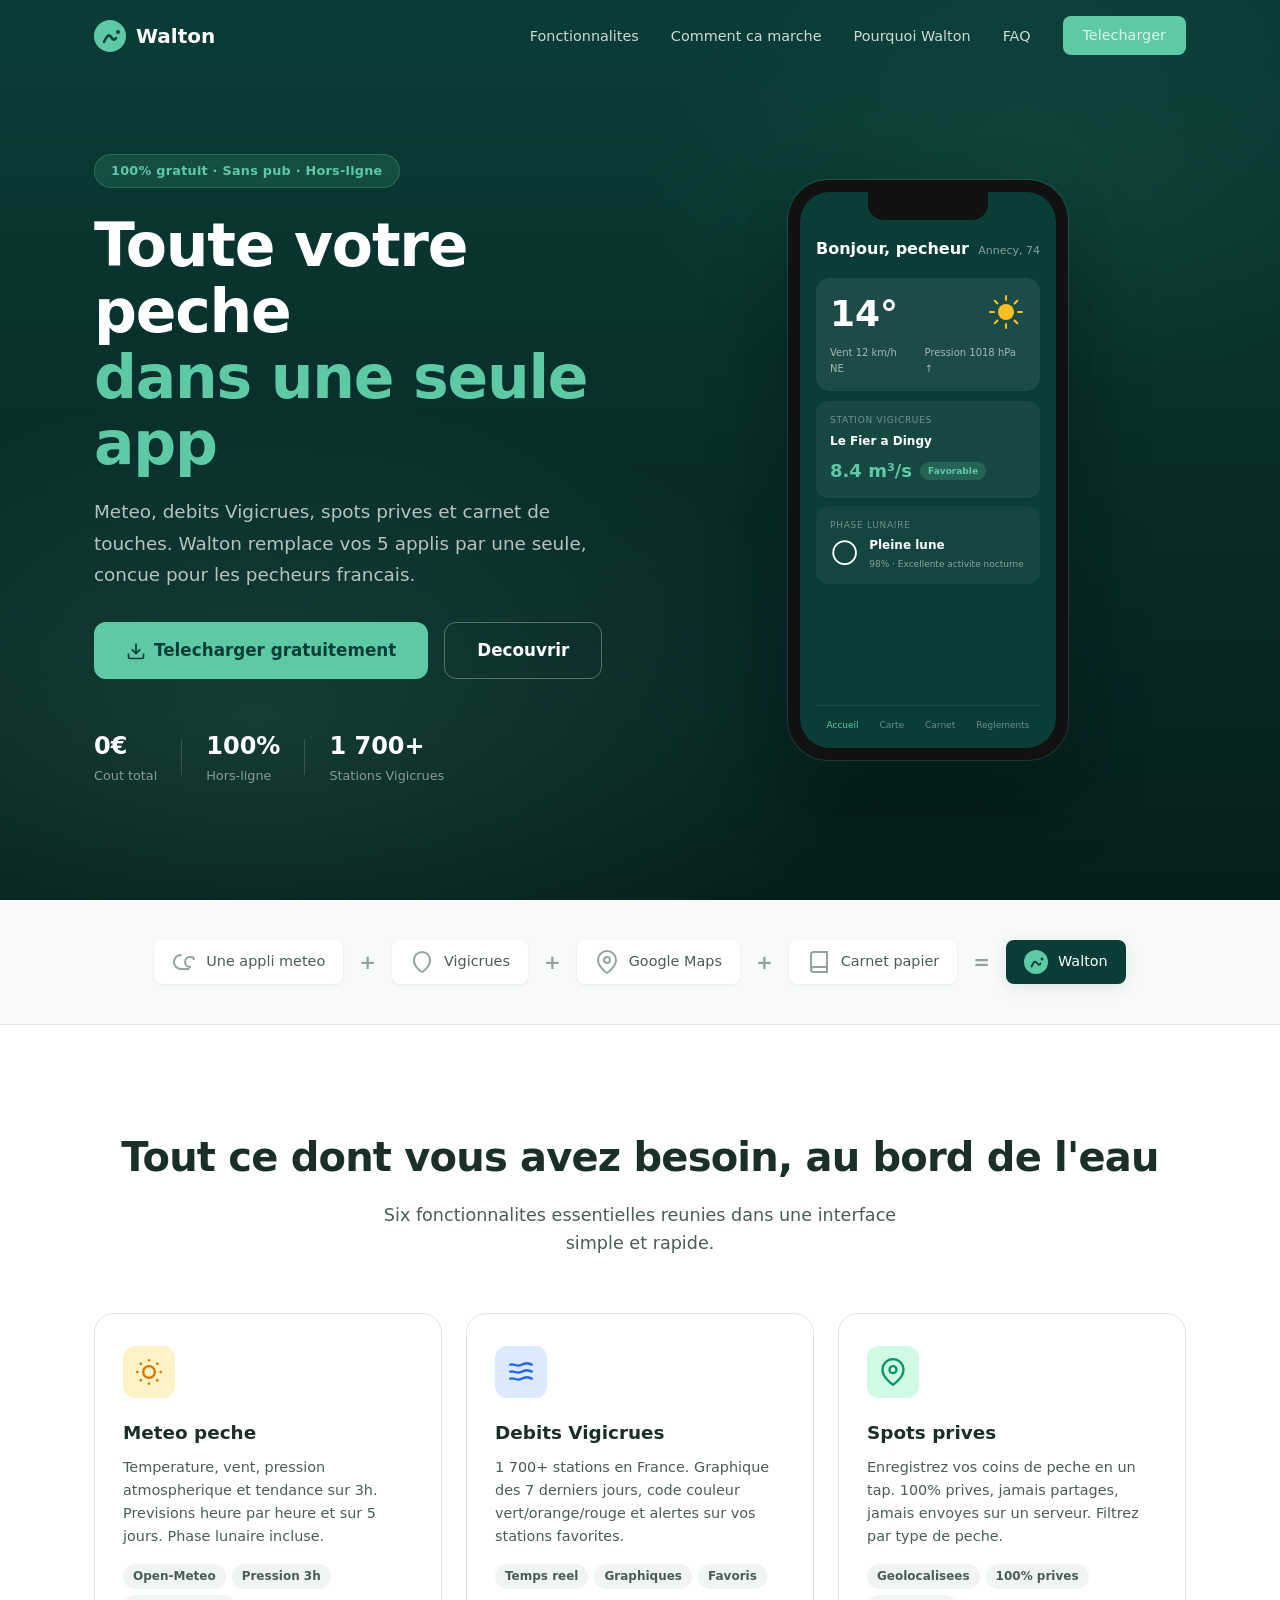
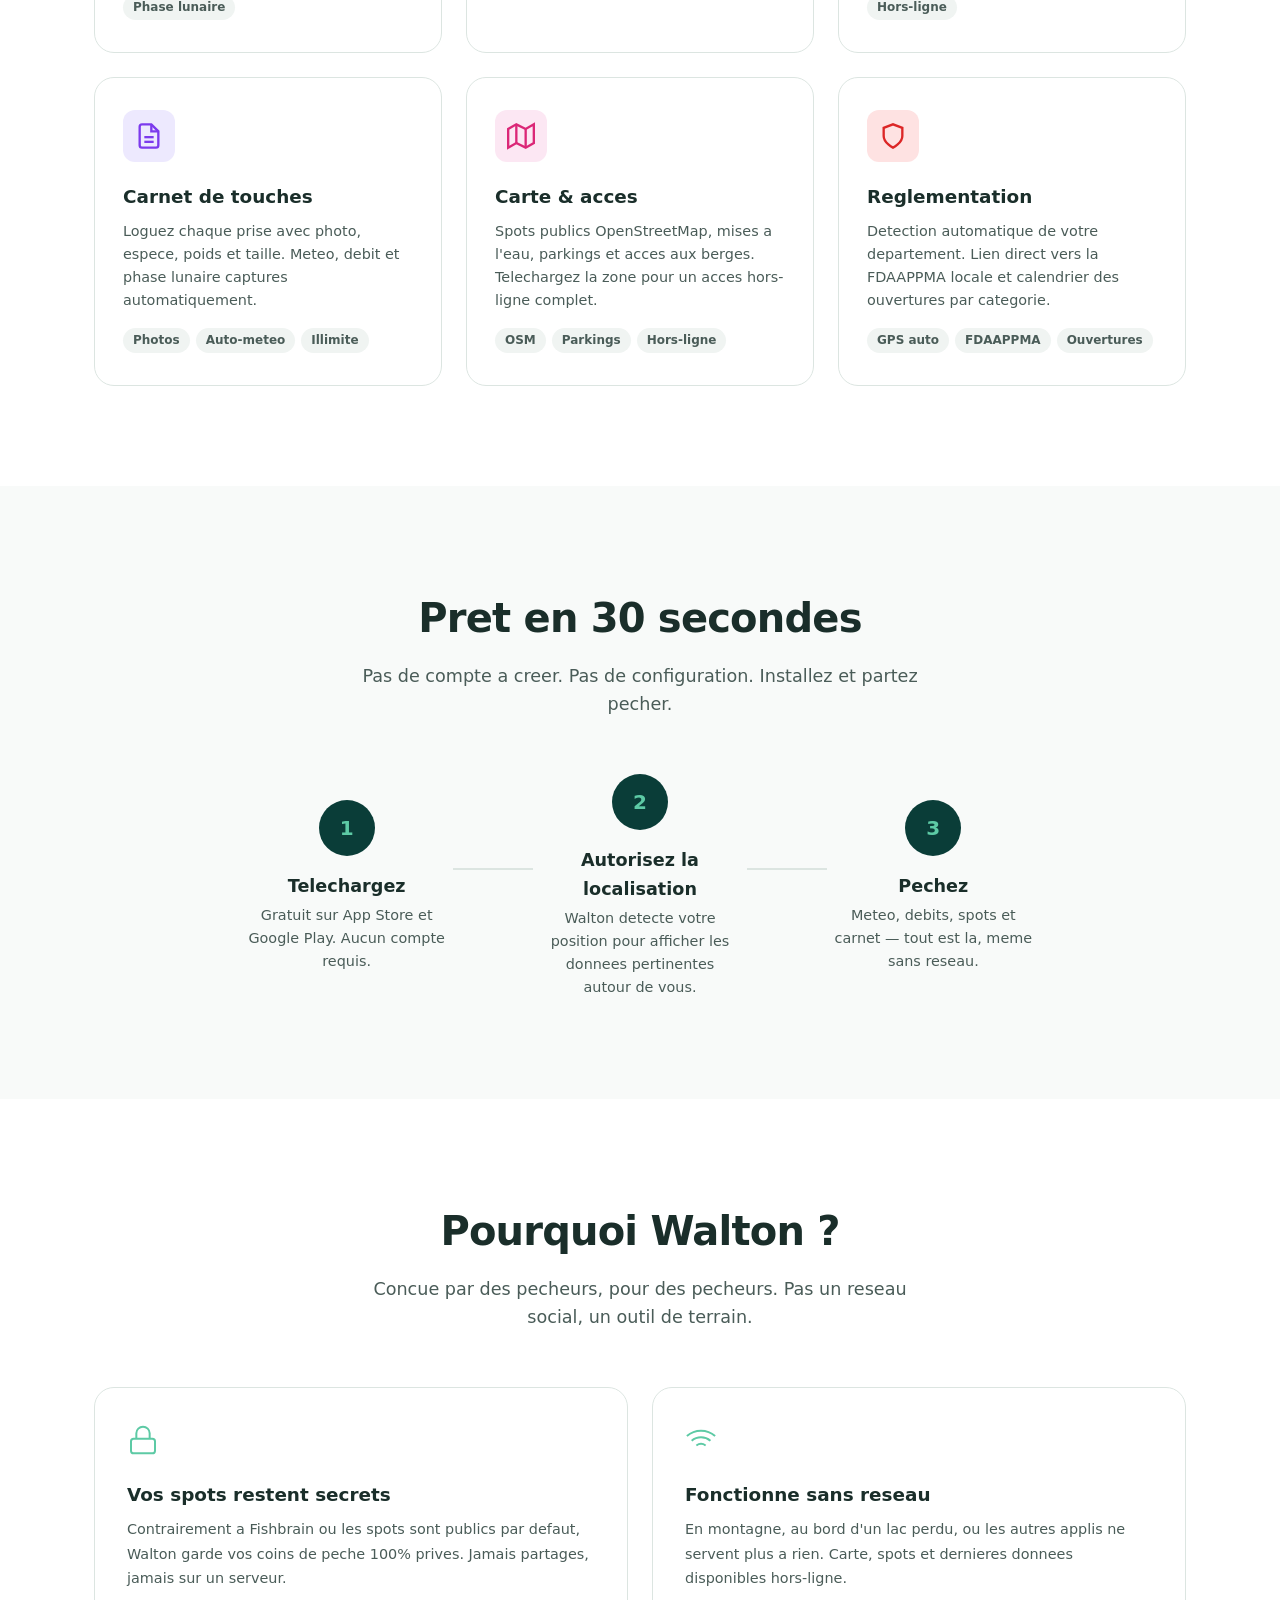
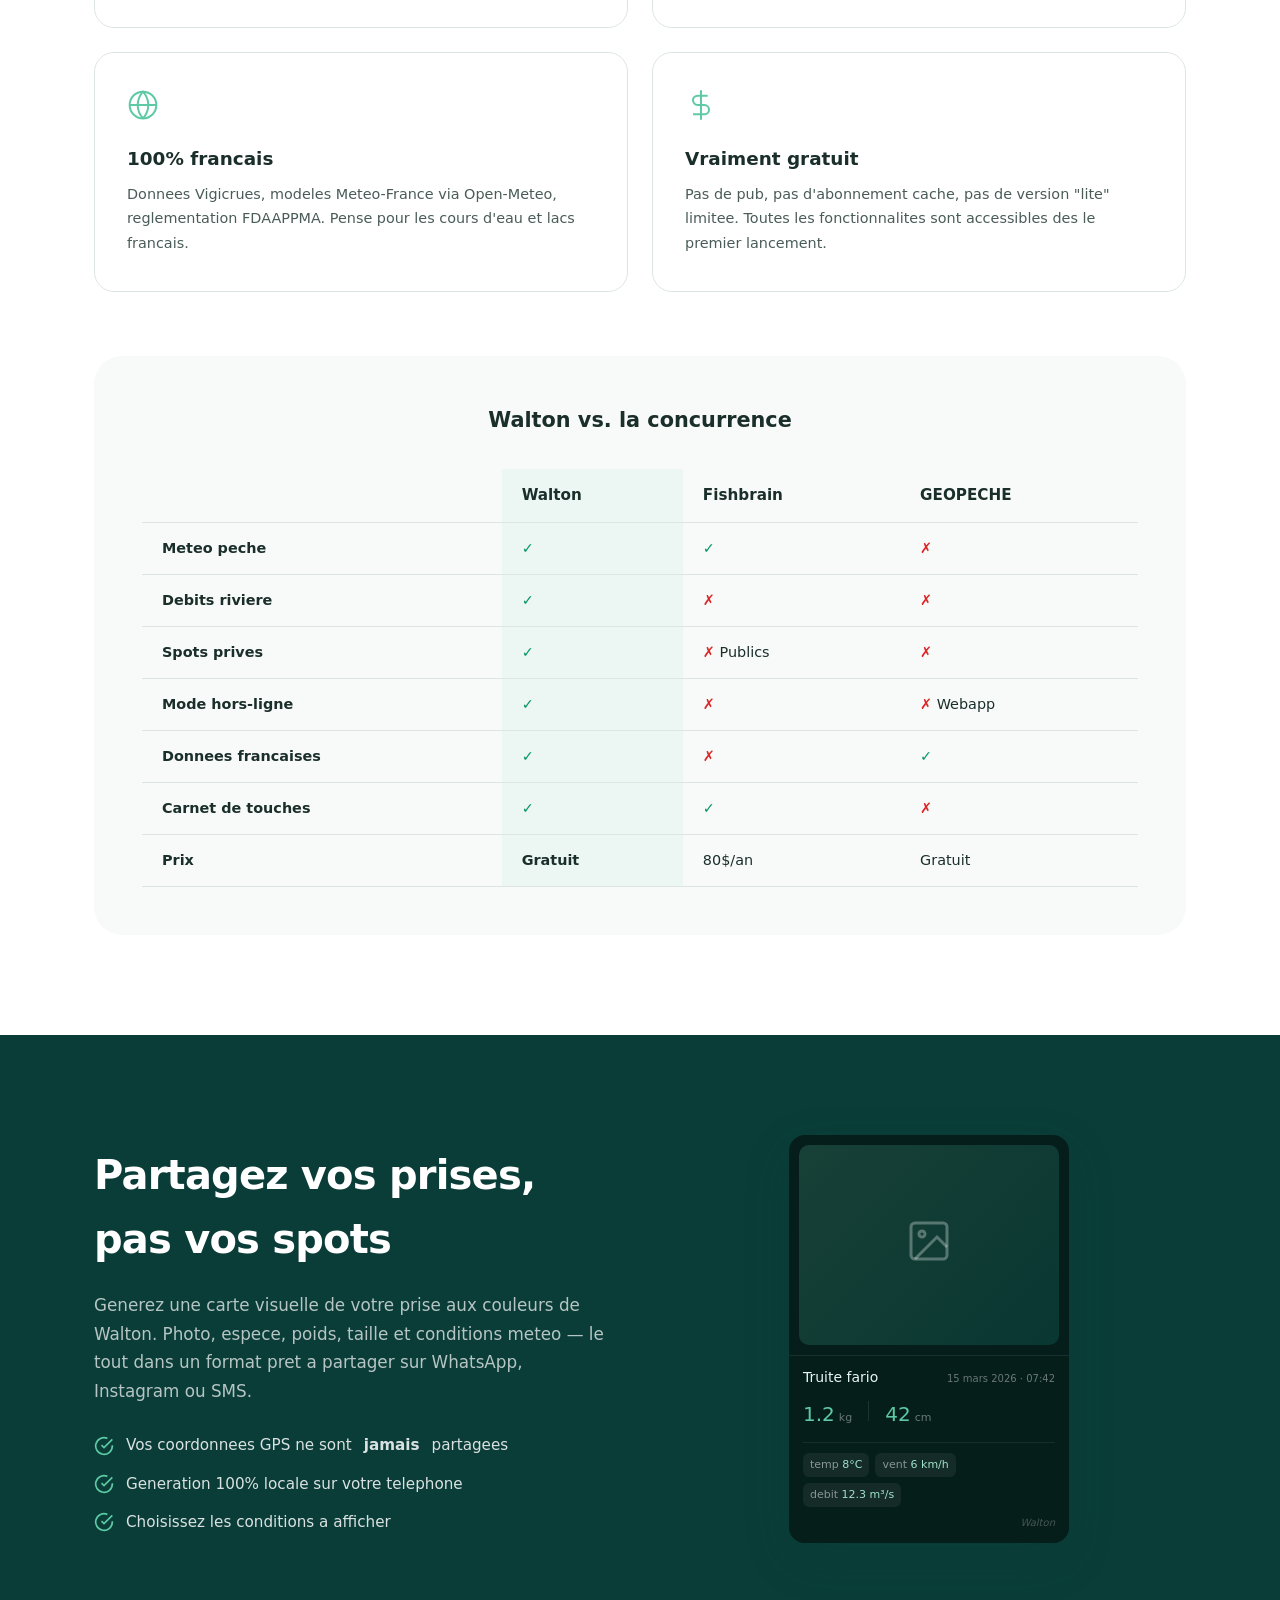
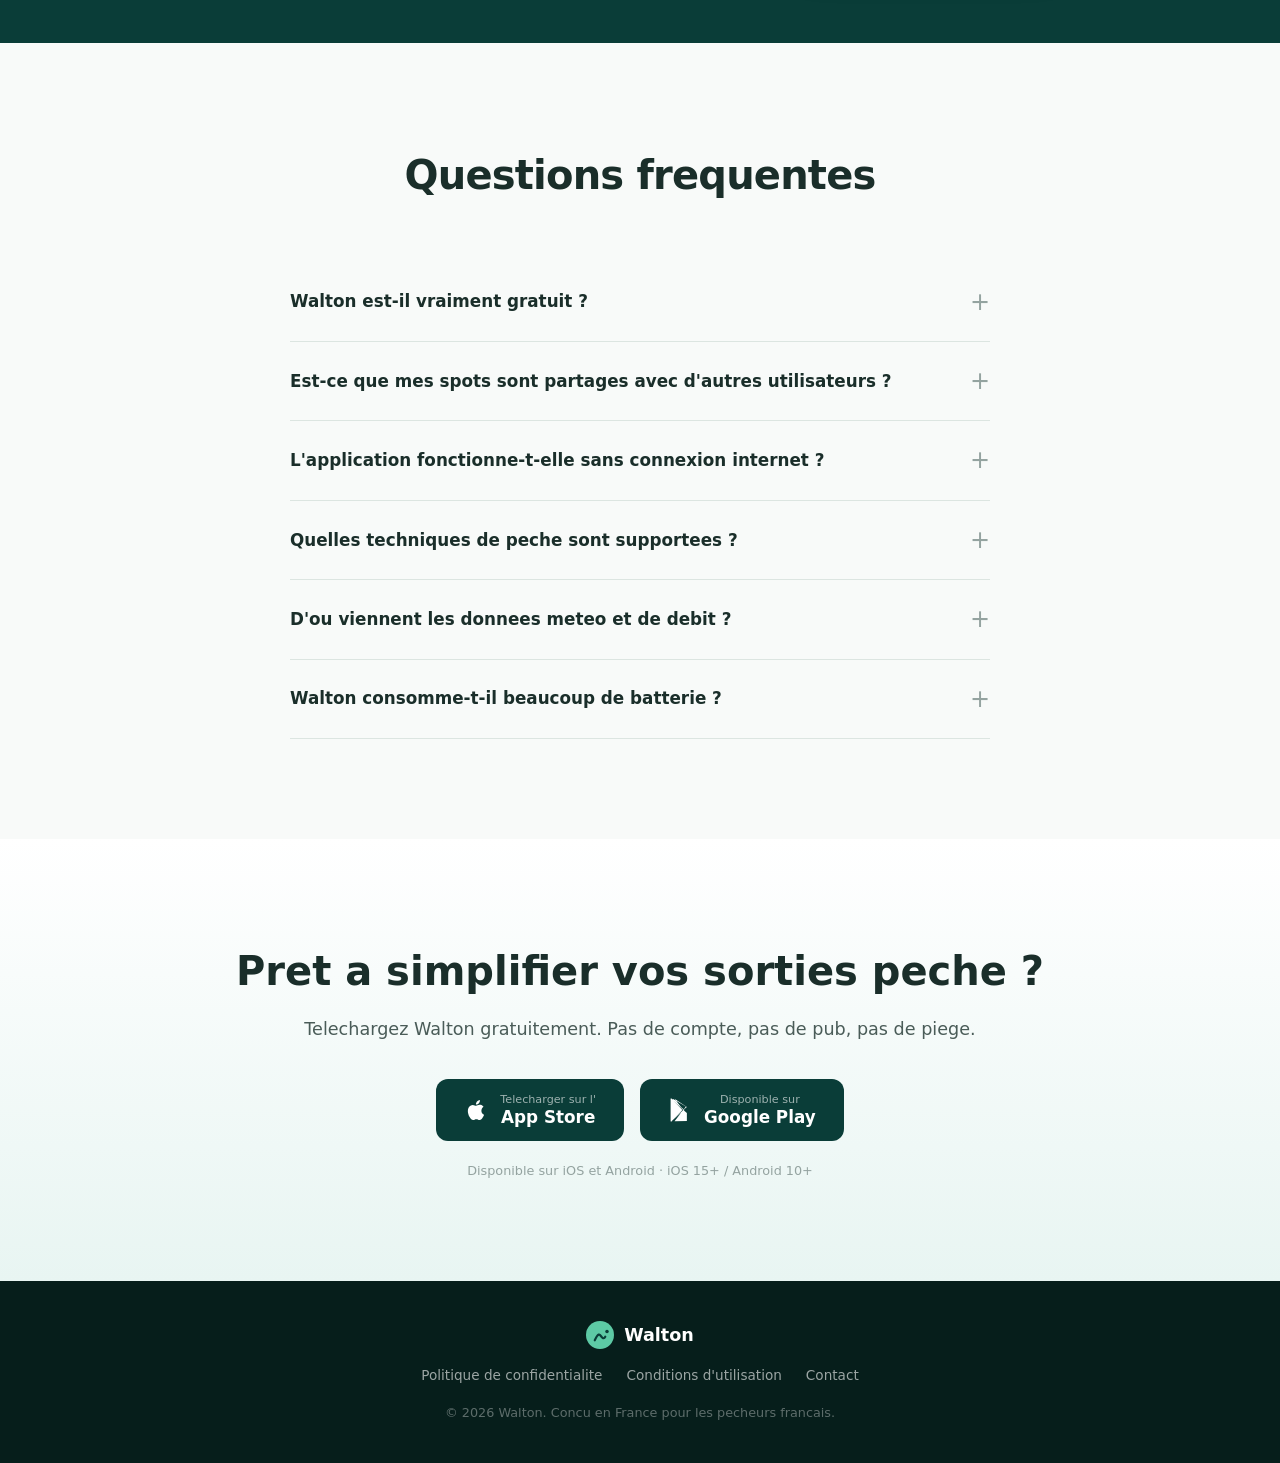
==== index.html @ 5dc96373 "Add Walton landing page with privacy policy and terms of use Static showcase site for GitHub Pages: " ====
<!DOCTYPE html>
<html lang="fr">
<head>
    <meta charset="UTF-8">
    <meta name="viewport" content="width=device-width, initial-scale=1.0">
    <title>Walton — L'app tout-en-un des pêcheurs français</title>
    <meta name="description" content="Walton regroupe météo pêche, débits rivières, gestion de spots et carnet de touches en une seule application. 100% gratuite, 100% hors-ligne.">
    <meta name="theme-color" content="#0a3d38">
    <meta property="og:title" content="Walton — L'app tout-en-un des pêcheurs français">
    <meta property="og:description" content="Météo pêche, débits rivières Vigicrues, spots géolocalisés et carnet de touches. Gratuite et hors-ligne.">
    <meta property="og:type" content="website">
    <meta property="og:image" content="assets/og-image.png">
    <link rel="icon" type="image/svg+xml" href="assets/favicon.svg">
    <link rel="stylesheet" href="css/style.css">
</head>
<body>
    <!-- Navigation -->
    <nav class="nav" id="nav">
        <div class="nav__container">
            <a href="#" class="nav__logo">
                <svg class="nav__logo-icon" viewBox="0 0 32 32" width="32" height="32" fill="none">
                    <circle cx="16" cy="16" r="16" fill="#5dcaa5"/>
                    <path d="M10 22c2-4 4-8 6-6s4 6 6 2" stroke="#0a3d38" stroke-width="2.5" stroke-linecap="round"/>
                    <circle cx="24" cy="12" r="2" fill="#0a3d38"/>
                </svg>
                <span>Walton</span>
            </a>
            <button class="nav__toggle" id="navToggle" aria-label="Menu">
                <span></span><span></span><span></span>
            </button>
            <ul class="nav__links" id="navLinks">
                <li><a href="#fonctionnalites">Fonctionnalites</a></li>
                <li><a href="#comment-ca-marche">Comment ca marche</a></li>
                <li><a href="#pourquoi">Pourquoi Walton</a></li>
                <li><a href="#faq">FAQ</a></li>
                <li><a href="#telechargement" class="btn btn--nav">Telecharger</a></li>
            </ul>
        </div>
    </nav>

    <!-- Hero -->
    <header class="hero" id="hero">
        <div class="hero__bg">
            <div class="hero__gradient"></div>
        </div>
        <div class="hero__container">
            <div class="hero__content">
                <div class="hero__badge">100% gratuit &middot; Sans pub &middot; Hors-ligne</div>
                <h1 class="hero__title">Toute votre peche<br><span class="hero__accent">dans une seule app</span></h1>
                <p class="hero__subtitle">
                    Meteo, debits Vigicrues, spots prives et carnet de touches.
                    Walton remplace vos 5 applis par une seule, concue pour les pecheurs francais.
                </p>
                <div class="hero__cta">
                    <a href="#telechargement" class="btn btn--primary btn--lg">
                        <svg width="20" height="20" viewBox="0 0 24 24" fill="none" stroke="currentColor" stroke-width="2"><path d="M21 15v4a2 2 0 01-2 2H5a2 2 0 01-2-2v-4"/><polyline points="7 10 12 15 17 10"/><line x1="12" y1="15" x2="12" y2="3"/></svg>
                        Telecharger gratuitement
                    </a>
                    <a href="#fonctionnalites" class="btn btn--ghost btn--lg">Decouvrir</a>
                </div>
                <div class="hero__stats">
                    <div class="hero__stat">
                        <span class="hero__stat-value">0&euro;</span>
                        <span class="hero__stat-label">Cout total</span>
                    </div>
                    <div class="hero__stat-sep"></div>
                    <div class="hero__stat">
                        <span class="hero__stat-value">100%</span>
                        <span class="hero__stat-label">Hors-ligne</span>
                    </div>
                    <div class="hero__stat-sep"></div>
                    <div class="hero__stat">
                        <span class="hero__stat-value">1 700+</span>
                        <span class="hero__stat-label">Stations Vigicrues</span>
                    </div>
                </div>
            </div>
            <div class="hero__visual">
                <div class="phone-mockup">
                    <div class="phone-mockup__frame">
                        <div class="phone-mockup__notch"></div>
                        <div class="phone-mockup__screen">
                            <div class="mock-app">
                                <div class="mock-app__header">
                                    <span class="mock-app__greeting">Bonjour, pecheur</span>
                                    <span class="mock-app__location">Annecy, 74</span>
                                </div>
                                <div class="mock-app__weather">
                                    <div class="mock-app__weather-main">
                                        <span class="mock-app__temp">14&deg;</span>
                                        <span class="mock-app__weather-icon">
                                            <svg viewBox="0 0 40 40" width="40" height="40"><circle cx="20" cy="20" r="8" fill="#fbbf24"/><g stroke="#fbbf24" stroke-width="2" stroke-linecap="round"><line x1="20" y1="4" x2="20" y2="8"/><line x1="20" y1="32" x2="20" y2="36"/><line x1="4" y1="20" x2="8" y2="20"/><line x1="32" y1="20" x2="36" y2="20"/><line x1="8.7" y1="8.7" x2="11.5" y2="11.5"/><line x1="28.5" y1="28.5" x2="31.3" y2="31.3"/><line x1="8.7" y1="31.3" x2="11.5" y2="28.5"/><line x1="28.5" y1="11.5" x2="31.3" y2="8.7"/></g></svg>
                                        </span>
                                    </div>
                                    <div class="mock-app__weather-details">
                                        <span>Vent 12 km/h NE</span>
                                        <span>Pression 1018 hPa &uarr;</span>
                                    </div>
                                </div>
                                <div class="mock-app__card">
                                    <div class="mock-app__card-title">Station Vigicrues</div>
                                    <div class="mock-app__card-station">Le Fier a Dingy</div>
                                    <div class="mock-app__card-debit">
                                        <span class="mock-app__debit-value">8.4 m&sup3;/s</span>
                                        <span class="mock-app__debit-badge mock-app__debit-badge--ok">Favorable</span>
                                    </div>
                                </div>
                                <div class="mock-app__card mock-app__card--moon">
                                    <div class="mock-app__card-title">Phase lunaire</div>
                                    <div class="mock-app__moon-row">
                                        <span class="mock-app__moon-icon">&#127765;</span>
                                        <div>
                                            <div class="mock-app__moon-phase">Pleine lune</div>
                                            <div class="mock-app__moon-detail">98% &middot; Excellente activite nocturne</div>
                                        </div>
                                    </div>
                                </div>
                                <div class="mock-app__nav">
                                    <span class="mock-app__nav-item mock-app__nav-item--active">Accueil</span>
                                    <span class="mock-app__nav-item">Carte</span>
                                    <span class="mock-app__nav-item">Carnet</span>
                                    <span class="mock-app__nav-item">Reglements</span>
                                </div>
                            </div>
                        </div>
                    </div>
                </div>
            </div>
        </div>
    </header>

    <!-- Bandeau probleme -->
    <section class="problem">
        <div class="container">
            <div class="problem__grid">
                <div class="problem__item">
                    <div class="problem__icon">
                        <svg width="24" height="24" viewBox="0 0 24 24" fill="none" stroke="currentColor" stroke-width="2"><path d="M17.5 19H9a7 7 0 110-14h.5"/><path d="M22 10a3 3 0 00-3-3h-1a5 5 0 00-5 5v0a5 5 0 005 5h1"/></svg>
                    </div>
                    <span>Une appli meteo</span>
                </div>
                <div class="problem__plus">+</div>
                <div class="problem__item">
                    <div class="problem__icon">
                        <svg width="24" height="24" viewBox="0 0 24 24" fill="none" stroke="currentColor" stroke-width="2"><path d="M12 22s-8-4.5-8-11.8A8 8 0 0112 2a8 8 0 018 8.2c0 7.3-8 11.8-8 11.8z"/></svg>
                    </div>
                    <span>Vigicrues</span>
                </div>
                <div class="problem__plus">+</div>
                <div class="problem__item">
                    <div class="problem__icon">
                        <svg width="24" height="24" viewBox="0 0 24 24" fill="none" stroke="currentColor" stroke-width="2"><path d="M21 10c0 7-9 13-9 13s-9-6-9-13a9 9 0 0118 0z"/><circle cx="12" cy="10" r="3"/></svg>
                    </div>
                    <span>Google Maps</span>
                </div>
                <div class="problem__plus">+</div>
                <div class="problem__item">
                    <div class="problem__icon">
                        <svg width="24" height="24" viewBox="0 0 24 24" fill="none" stroke="currentColor" stroke-width="2"><path d="M4 19.5A2.5 2.5 0 016.5 17H20"/><path d="M6.5 2H20v20H6.5A2.5 2.5 0 014 19.5v-15A2.5 2.5 0 016.5 2z"/></svg>
                    </div>
                    <span>Carnet papier</span>
                </div>
                <div class="problem__equals">=</div>
                <div class="problem__item problem__item--walton">
                    <div class="problem__icon problem__icon--walton">
                        <svg viewBox="0 0 32 32" width="24" height="24" fill="none"><circle cx="16" cy="16" r="16" fill="#5dcaa5"/><path d="M10 22c2-4 4-8 6-6s4 6 6 2" stroke="#0a3d38" stroke-width="2.5" stroke-linecap="round"/><circle cx="24" cy="12" r="2" fill="#0a3d38"/></svg>
                    </div>
                    <span>Walton</span>
                </div>
            </div>
        </div>
    </section>

    <!-- Fonctionnalites -->
    <section class="features" id="fonctionnalites">
        <div class="container">
            <div class="section-header">
                <h2 class="section-title">Tout ce dont vous avez besoin, au bord de l'eau</h2>
                <p class="section-subtitle">Six fonctionnalites essentielles reunies dans une interface simple et rapide.</p>
            </div>
            <div class="features__grid">
                <div class="feature-card">
                    <div class="feature-card__icon feature-card__icon--weather">
                        <svg width="28" height="28" viewBox="0 0 24 24" fill="none" stroke="currentColor" stroke-width="2"><circle cx="12" cy="12" r="5"/><line x1="12" y1="1" x2="12" y2="3"/><line x1="12" y1="21" x2="12" y2="23"/><line x1="4.22" y1="4.22" x2="5.64" y2="5.64"/><line x1="18.36" y1="18.36" x2="19.78" y2="19.78"/><line x1="1" y1="12" x2="3" y2="12"/><line x1="21" y1="12" x2="23" y2="12"/><line x1="4.22" y1="19.78" x2="5.64" y2="18.36"/><line x1="18.36" y1="5.64" x2="19.78" y2="4.22"/></svg>
                    </div>
                    <h3 class="feature-card__title">Meteo peche</h3>
                    <p class="feature-card__desc">Temperature, vent, pression atmospherique et tendance sur 3h. Previsions heure par heure et sur 5 jours. Phase lunaire incluse.</p>
                    <ul class="feature-card__tags">
                        <li>Open-Meteo</li>
                        <li>Pression 3h</li>
                        <li>Phase lunaire</li>
                    </ul>
                </div>
                <div class="feature-card">
                    <div class="feature-card__icon feature-card__icon--river">
                        <svg width="28" height="28" viewBox="0 0 24 24" fill="none" stroke="currentColor" stroke-width="2"><path d="M2 6c4-2 6 2 10 0s6-2 10 0"/><path d="M2 12c4-2 6 2 10 0s6-2 10 0"/><path d="M2 18c4-2 6 2 10 0s6-2 10 0"/></svg>
                    </div>
                    <h3 class="feature-card__title">Debits Vigicrues</h3>
                    <p class="feature-card__desc">1 700+ stations en France. Graphique des 7 derniers jours, code couleur vert/orange/rouge et alertes sur vos stations favorites.</p>
                    <ul class="feature-card__tags">
                        <li>Temps reel</li>
                        <li>Graphiques</li>
                        <li>Favoris</li>
                    </ul>
                </div>
                <div class="feature-card">
                    <div class="feature-card__icon feature-card__icon--spots">
                        <svg width="28" height="28" viewBox="0 0 24 24" fill="none" stroke="currentColor" stroke-width="2"><path d="M21 10c0 7-9 13-9 13s-9-6-9-13a9 9 0 0118 0z"/><circle cx="12" cy="10" r="3"/></svg>
                    </div>
                    <h3 class="feature-card__title">Spots prives</h3>
                    <p class="feature-card__desc">Enregistrez vos coins de peche en un tap. 100% prives, jamais partages, jamais envoyes sur un serveur. Filtrez par type de peche.</p>
                    <ul class="feature-card__tags">
                        <li>Geolocalisees</li>
                        <li>100% prives</li>
                        <li>Hors-ligne</li>
                    </ul>
                </div>
                <div class="feature-card">
                    <div class="feature-card__icon feature-card__icon--log">
                        <svg width="28" height="28" viewBox="0 0 24 24" fill="none" stroke="currentColor" stroke-width="2"><path d="M14 2H6a2 2 0 00-2 2v16a2 2 0 002 2h12a2 2 0 002-2V8z"/><polyline points="14 2 14 8 20 8"/><line x1="16" y1="13" x2="8" y2="13"/><line x1="16" y1="17" x2="8" y2="17"/></svg>
                    </div>
                    <h3 class="feature-card__title">Carnet de touches</h3>
                    <p class="feature-card__desc">Loguez chaque prise avec photo, espece, poids et taille. Meteo, debit et phase lunaire captures automatiquement.</p>
                    <ul class="feature-card__tags">
                        <li>Photos</li>
                        <li>Auto-meteo</li>
                        <li>Illimite</li>
                    </ul>
                </div>
                <div class="feature-card">
                    <div class="feature-card__icon feature-card__icon--map">
                        <svg width="28" height="28" viewBox="0 0 24 24" fill="none" stroke="currentColor" stroke-width="2"><polygon points="1 6 1 22 8 18 16 22 23 18 23 2 16 6 8 2 1 6"/><line x1="8" y1="2" x2="8" y2="18"/><line x1="16" y1="6" x2="16" y2="22"/></svg>
                    </div>
                    <h3 class="feature-card__title">Carte & acces</h3>
                    <p class="feature-card__desc">Spots publics OpenStreetMap, mises a l'eau, parkings et acces aux berges. Telechargez la zone pour un acces hors-ligne complet.</p>
                    <ul class="feature-card__tags">
                        <li>OSM</li>
                        <li>Parkings</li>
                        <li>Hors-ligne</li>
                    </ul>
                </div>
                <div class="feature-card">
                    <div class="feature-card__icon feature-card__icon--rules">
                        <svg width="28" height="28" viewBox="0 0 24 24" fill="none" stroke="currentColor" stroke-width="2"><path d="M12 22s8-4 8-10V5l-8-3-8 3v7c0 6 8 10 8 10z"/></svg>
                    </div>
                    <h3 class="feature-card__title">Reglementation</h3>
                    <p class="feature-card__desc">Detection automatique de votre departement. Lien direct vers la FDAAPPMA locale et calendrier des ouvertures par categorie.</p>
                    <ul class="feature-card__tags">
                        <li>GPS auto</li>
                        <li>FDAAPPMA</li>
                        <li>Ouvertures</li>
                    </ul>
                </div>
            </div>
        </div>
    </section>

    <!-- Comment ca marche -->
    <section class="how-it-works" id="comment-ca-marche">
        <div class="container">
            <div class="section-header">
                <h2 class="section-title">Pret en 30 secondes</h2>
                <p class="section-subtitle">Pas de compte a creer. Pas de configuration. Installez et partez pecher.</p>
            </div>
            <div class="steps">
                <div class="step">
                    <div class="step__number">1</div>
                    <div class="step__content">
                        <h3>Telechargez</h3>
                        <p>Gratuit sur App Store et Google Play. Aucun compte requis.</p>
                    </div>
                </div>
                <div class="step__line"></div>
                <div class="step">
                    <div class="step__number">2</div>
                    <div class="step__content">
                        <h3>Autorisez la localisation</h3>
                        <p>Walton detecte votre position pour afficher les donnees pertinentes autour de vous.</p>
                    </div>
                </div>
                <div class="step__line"></div>
                <div class="step">
                    <div class="step__number">3</div>
                    <div class="step__content">
                        <h3>Pechez</h3>
                        <p>Meteo, debits, spots et carnet — tout est la, meme sans reseau.</p>
                    </div>
                </div>
            </div>
        </div>
    </section>

    <!-- Pourquoi Walton -->
    <section class="why" id="pourquoi">
        <div class="container">
            <div class="section-header">
                <h2 class="section-title">Pourquoi Walton ?</h2>
                <p class="section-subtitle">Concue par des pecheurs, pour des pecheurs. Pas un reseau social, un outil de terrain.</p>
            </div>
            <div class="why__grid">
                <div class="why__card">
                    <div class="why__icon">
                        <svg width="32" height="32" viewBox="0 0 24 24" fill="none" stroke="currentColor" stroke-width="1.5"><rect x="3" y="11" width="18" height="11" rx="2" ry="2"/><path d="M7 11V7a5 5 0 0110 0v4"/></svg>
                    </div>
                    <h3>Vos spots restent secrets</h3>
                    <p>Contrairement a Fishbrain ou les spots sont publics par defaut, Walton garde vos coins de peche 100% prives. Jamais partages, jamais sur un serveur.</p>
                </div>
                <div class="why__card">
                    <div class="why__icon">
                        <svg width="32" height="32" viewBox="0 0 24 24" fill="none" stroke="currentColor" stroke-width="1.5"><path d="M5 12.55a11 11 0 0114.08 0"/><path d="M1.42 9a16 16 0 0121.16 0"/><path d="M8.53 16.11a6 6 0 016.95 0"/><line x1="12" y1="20" x2="12.01" y2="20"/></svg>
                    </div>
                    <h3>Fonctionne sans reseau</h3>
                    <p>En montagne, au bord d'un lac perdu, ou les autres applis ne servent plus a rien. Carte, spots et dernieres donnees disponibles hors-ligne.</p>
                </div>
                <div class="why__card">
                    <div class="why__icon">
                        <svg width="32" height="32" viewBox="0 0 24 24" fill="none" stroke="currentColor" stroke-width="1.5"><circle cx="12" cy="12" r="10"/><line x1="2" y1="12" x2="22" y2="12"/><path d="M12 2a15.3 15.3 0 014 10 15.3 15.3 0 01-4 10 15.3 15.3 0 01-4-10 15.3 15.3 0 014-10z"/></svg>
                    </div>
                    <h3>100% francais</h3>
                    <p>Donnees Vigicrues, modeles Meteo-France via Open-Meteo, reglementation FDAAPPMA. Pense pour les cours d'eau et lacs francais.</p>
                </div>
                <div class="why__card">
                    <div class="why__icon">
                        <svg width="32" height="32" viewBox="0 0 24 24" fill="none" stroke="currentColor" stroke-width="1.5"><line x1="12" y1="1" x2="12" y2="23"/><path d="M17 5H9.5a3.5 3.5 0 000 7h5a3.5 3.5 0 010 7H6"/></svg>
                    </div>
                    <h3>Vraiment gratuit</h3>
                    <p>Pas de pub, pas d'abonnement cache, pas de version "lite" limitee. Toutes les fonctionnalites sont accessibles des le premier lancement.</p>
                </div>
            </div>

            <!-- Comparaison -->
            <div class="comparison">
                <h3 class="comparison__title">Walton vs. la concurrence</h3>
                <div class="comparison__table-wrap">
                    <table class="comparison__table">
                        <thead>
                            <tr>
                                <th></th>
                                <th class="comparison__highlight">Walton</th>
                                <th>Fishbrain</th>
                                <th>GEOPECHE</th>
                            </tr>
                        </thead>
                        <tbody>
                            <tr>
                                <td>Meteo peche</td>
                                <td class="comparison__highlight"><span class="check">&#10003;</span></td>
                                <td><span class="check">&#10003;</span></td>
                                <td><span class="cross">&#10007;</span></td>
                            </tr>
                            <tr>
                                <td>Debits riviere</td>
                                <td class="comparison__highlight"><span class="check">&#10003;</span></td>
                                <td><span class="cross">&#10007;</span></td>
                                <td><span class="cross">&#10007;</span></td>
                            </tr>
                            <tr>
                                <td>Spots prives</td>
                                <td class="comparison__highlight"><span class="check">&#10003;</span></td>
                                <td><span class="cross">&#10007;</span> Publics</td>
                                <td><span class="cross">&#10007;</span></td>
                            </tr>
                            <tr>
                                <td>Mode hors-ligne</td>
                                <td class="comparison__highlight"><span class="check">&#10003;</span></td>
                                <td><span class="cross">&#10007;</span></td>
                                <td><span class="cross">&#10007;</span> Webapp</td>
                            </tr>
                            <tr>
                                <td>Donnees francaises</td>
                                <td class="comparison__highlight"><span class="check">&#10003;</span></td>
                                <td><span class="cross">&#10007;</span></td>
                                <td><span class="check">&#10003;</span></td>
                            </tr>
                            <tr>
                                <td>Carnet de touches</td>
                                <td class="comparison__highlight"><span class="check">&#10003;</span></td>
                                <td><span class="check">&#10003;</span></td>
                                <td><span class="cross">&#10007;</span></td>
                            </tr>
                            <tr>
                                <td>Prix</td>
                                <td class="comparison__highlight"><strong>Gratuit</strong></td>
                                <td>80$/an</td>
                                <td>Gratuit</td>
                            </tr>
                        </tbody>
                    </table>
                </div>
            </div>
        </div>
    </section>

    <!-- Partage de prise -->
    <section class="share-feature">
        <div class="container">
            <div class="share-feature__layout">
                <div class="share-feature__content">
                    <h2 class="section-title">Partagez vos prises, pas vos spots</h2>
                    <p>Generez une carte visuelle de votre prise aux couleurs de Walton. Photo, espece, poids, taille et conditions meteo — le tout dans un format pret a partager sur WhatsApp, Instagram ou SMS.</p>
                    <ul class="share-feature__list">
                        <li>
                            <svg width="20" height="20" viewBox="0 0 24 24" fill="none" stroke="#5dcaa5" stroke-width="2"><path d="M22 11.08V12a10 10 0 11-5.93-9.14"/><polyline points="22 4 12 14.01 9 11.01"/></svg>
                            Vos coordonnees GPS ne sont <strong>jamais</strong> partagees
                        </li>
                        <li>
                            <svg width="20" height="20" viewBox="0 0 24 24" fill="none" stroke="#5dcaa5" stroke-width="2"><path d="M22 11.08V12a10 10 0 11-5.93-9.14"/><polyline points="22 4 12 14.01 9 11.01"/></svg>
                            Generation 100% locale sur votre telephone
                        </li>
                        <li>
                            <svg width="20" height="20" viewBox="0 0 24 24" fill="none" stroke="#5dcaa5" stroke-width="2"><path d="M22 11.08V12a10 10 0 11-5.93-9.14"/><polyline points="22 4 12 14.01 9 11.01"/></svg>
                            Choisissez les conditions a afficher
                        </li>
                    </ul>
                </div>
                <div class="share-feature__visual">
                    <div class="share-card">
                        <div class="share-card__photo">
                            <div class="share-card__photo-placeholder">
                                <svg width="48" height="48" viewBox="0 0 24 24" fill="none" stroke="rgba(255,255,255,0.3)" stroke-width="1.5"><rect x="3" y="3" width="18" height="18" rx="2" ry="2"/><circle cx="8.5" cy="8.5" r="1.5"/><polyline points="21 15 16 10 5 21"/></svg>
                            </div>
                        </div>
                        <div class="share-card__info">
                            <div class="share-card__row1">
                                <span class="share-card__species">Truite fario</span>
                                <span class="share-card__date">15 mars 2026 &middot; 07:42</span>
                            </div>
                            <div class="share-card__row2">
                                <div class="share-card__measure">
                                    <span class="share-card__value">1.2</span>
                                    <span class="share-card__unit">kg</span>
                                </div>
                                <div class="share-card__sep"></div>
                                <div class="share-card__measure">
                                    <span class="share-card__value">42</span>
                                    <span class="share-card__unit">cm</span>
                                </div>
                            </div>
                            <div class="share-card__row3">
                                <span class="share-card__pill"><span class="share-card__pill-label">temp</span> <span class="share-card__pill-value">8&deg;C</span></span>
                                <span class="share-card__pill"><span class="share-card__pill-label">vent</span> <span class="share-card__pill-value">6 km/h</span></span>
                                <span class="share-card__pill"><span class="share-card__pill-label">debit</span> <span class="share-card__pill-value">12.3 m&sup3;/s</span></span>
                            </div>
                            <div class="share-card__watermark">Walton</div>
                        </div>
                    </div>
                </div>
            </div>
        </div>
    </section>

    <!-- FAQ -->
    <section class="faq" id="faq">
        <div class="container">
            <div class="section-header">
                <h2 class="section-title">Questions frequentes</h2>
            </div>
            <div class="faq__list">
                <details class="faq__item">
                    <summary class="faq__question">Walton est-il vraiment gratuit ?</summary>
                    <p class="faq__answer">Oui, 100%. Pas de pub, pas de compte requis, pas de fonctionnalite cachee derriere un paywall. Toutes les fonctionnalites sont accessibles des l'installation.</p>
                </details>
                <details class="faq__item">
                    <summary class="faq__question">Est-ce que mes spots sont partages avec d'autres utilisateurs ?</summary>
                    <p class="faq__answer">Jamais. Vos spots sont stockes uniquement sur votre telephone. Ils ne sont envoyes sur aucun serveur et ne sont visibles par personne d'autre que vous.</p>
                </details>
                <details class="faq__item">
                    <summary class="faq__question">L'application fonctionne-t-elle sans connexion internet ?</summary>
                    <p class="faq__answer">Oui. Carte, spots et dernieres donnees meteo/Vigicrues sont disponibles hors-ligne. Vous pouvez aussi pre-telecharger des zones de carte pour un acces complet sans reseau.</p>
                </details>
                <details class="faq__item">
                    <summary class="faq__question">Quelles techniques de peche sont supportees ?</summary>
                    <p class="faq__answer">Walton couvre la peche a la truite, aux carnassiers (brochet, sandre, perche), a la carpe et la peche en mer du bord. Les filtres et categories sont adaptes a chaque pratique.</p>
                </details>
                <details class="faq__item">
                    <summary class="faq__question">D'ou viennent les donnees meteo et de debit ?</summary>
                    <p class="faq__answer">La meteo provient d'Open-Meteo (modeles Meteo-France). Les debits sont fournis par Vigicrues et Hub'Eau, les services officiels de surveillance des cours d'eau francais. La phase lunaire est calculee localement via la librairie suncalc.</p>
                </details>
                <details class="faq__item">
                    <summary class="faq__question">Walton consomme-t-il beaucoup de batterie ?</summary>
                    <p class="faq__answer">Non. Le GPS n'est utilise qu'en premier plan et un mode economique est active par defaut. L'objectif est de ne pas depasser 10% de batterie par heure d'utilisation.</p>
                </details>
            </div>
        </div>
    </section>

    <!-- Telechargement -->
    <section class="download" id="telechargement">
        <div class="container">
            <div class="download__content">
                <h2 class="download__title">Pret a simplifier vos sorties peche ?</h2>
                <p class="download__subtitle">Telechargez Walton gratuitement. Pas de compte, pas de pub, pas de piege.</p>
                <div class="download__buttons">
                    <a href="#" class="store-badge" aria-label="Telecharger sur l'App Store">
                        <svg width="24" height="24" viewBox="0 0 24 24" fill="currentColor"><path d="M18.71 19.5c-.83 1.24-1.71 2.45-3.05 2.47-1.34.03-1.77-.79-3.29-.79-1.53 0-2 .77-3.27.82-1.31.05-2.3-1.32-3.14-2.53C4.25 17 2.94 12.45 4.7 9.39c.87-1.52 2.43-2.48 4.12-2.51 1.28-.02 2.5.87 3.29.87.78 0 2.26-1.07 3.8-.91.65.03 2.47.26 3.64 1.98-.09.06-2.17 1.28-2.15 3.81.03 3.02 2.65 4.03 2.68 4.04-.03.07-.42 1.44-1.38 2.83M13 3.5c.73-.83 1.94-1.46 2.94-1.5.13 1.17-.34 2.35-1.04 3.19-.69.85-1.83 1.51-2.95 1.42-.15-1.15.41-2.35 1.05-3.11z"/></svg>
                        <div>
                            <small>Telecharger sur l'</small>
                            <strong>App Store</strong>
                        </div>
                    </a>
                    <a href="#" class="store-badge" aria-label="Disponible sur Google Play">
                        <svg width="24" height="24" viewBox="0 0 24 24" fill="currentColor"><path d="M3.18 23.76c-.36-.17-.57-.47-.57-.87V1.11c0-.4.21-.7.57-.87L14.47 12 3.18 23.76zm1.06-22.27L16.41 12 4.24 22.51 15.36 12 4.24 1.49zm.88-.38l12.74 7.35L15.36 12 4.24 1.49l.88-.38zm13.75 7.82L6.52.82l8.84 11.18 3.51-3.09zm0 14.14L6.52 23.18l8.84-11.18 3.51 3.09z"/></svg>
                        <div>
                            <small>Disponible sur</small>
                            <strong>Google Play</strong>
                        </div>
                    </a>
                </div>
                <p class="download__note">Disponible sur iOS et Android &middot; iOS 15+ / Android 10+</p>
            </div>
        </div>
    </section>

    <!-- Footer -->
    <footer class="footer">
        <div class="container">
            <div class="footer__content">
                <div class="footer__brand">
                    <svg class="footer__logo" viewBox="0 0 32 32" width="28" height="28" fill="none">
                        <circle cx="16" cy="16" r="16" fill="#5dcaa5"/>
                        <path d="M10 22c2-4 4-8 6-6s4 6 6 2" stroke="#0a3d38" stroke-width="2.5" stroke-linecap="round"/>
                        <circle cx="24" cy="12" r="2" fill="#0a3d38"/>
                    </svg>
                    <span>Walton</span>
                </div>
                <div class="footer__links">
                    <a href="privacy.html">Politique de confidentialite</a>
                    <a href="terms.html">Conditions d'utilisation</a>
                    <a href="mailto:contact@walton-app.fr">Contact</a>
                </div>
                <p class="footer__copy">&copy; 2026 Walton. Concu en France pour les pecheurs francais.</p>
            </div>
        </div>
    </footer>

    <script src="js/main.js"></script>
</body>
</html>
---- css/style.css ----
/* ========================================
   Walton — Landing Page Styles
   ======================================== */

/* --- Reset & Base --- */
*, *::before, *::after { box-sizing: border-box; margin: 0; padding: 0; }

:root {
    --teal-dark: #0a3d38;
    --teal-deeper: #061e1b;
    --teal-mid: #0d4f48;
    --green-accent: #5dcaa5;
    --green-light: #9fe1cb;
    --green-pale: #e8f5f2;
    --white: #ffffff;
    --gray-50: #f8faf9;
    --gray-100: #f0f4f2;
    --gray-200: #dce5e1;
    --gray-400: #94a3a0;
    --gray-600: #4a5c58;
    --gray-800: #1a2e2a;
    --font: 'Inter', -apple-system, BlinkMacSystemFont, 'Segoe UI', system-ui, sans-serif;
    --radius-sm: 8px;
    --radius-md: 12px;
    --radius-lg: 20px;
    --radius-xl: 28px;
    --shadow-sm: 0 1px 3px rgba(10,61,56,0.08);
    --shadow-md: 0 4px 16px rgba(10,61,56,0.1);
    --shadow-lg: 0 8px 32px rgba(10,61,56,0.12);
    --shadow-xl: 0 16px 48px rgba(10,61,56,0.16);
    --transition: 0.3s cubic-bezier(0.4, 0, 0.2, 1);
}

html { scroll-behavior: smooth; }

body {
    font-family: var(--font);
    color: var(--gray-800);
    line-height: 1.6;
    background: var(--white);
    -webkit-font-smoothing: antialiased;
    overflow-x: hidden;
}

img { max-width: 100%; display: block; }
a { text-decoration: none; color: inherit; }
ul { list-style: none; }

.container {
    max-width: 1140px;
    margin: 0 auto;
    padding: 0 24px;
}

/* --- Buttons --- */
.btn {
    display: inline-flex;
    align-items: center;
    gap: 8px;
    font-family: var(--font);
    font-weight: 600;
    font-size: 0.95rem;
    border: none;
    border-radius: var(--radius-sm);
    cursor: pointer;
    transition: var(--transition);
    padding: 10px 24px;
}

.btn--primary {
    background: var(--green-accent);
    color: var(--teal-dark);
}
.btn--primary:hover { background: #4bb893; transform: translateY(-1px); box-shadow: var(--shadow-md); }

.btn--ghost {
    background: transparent;
    color: var(--white);
    border: 1.5px solid rgba(255,255,255,0.3);
}
.btn--ghost:hover { border-color: rgba(255,255,255,0.6); background: rgba(255,255,255,0.08); }

.btn--lg { padding: 14px 32px; font-size: 1.05rem; border-radius: var(--radius-md); }

.btn--nav {
    background: var(--green-accent);
    color: var(--teal-dark);
    padding: 8px 20px;
    border-radius: var(--radius-sm);
    font-size: 0.875rem;
}
.btn--nav:hover { background: #4bb893; }

/* --- Navigation --- */
.nav {
    position: fixed;
    top: 0;
    left: 0;
    right: 0;
    z-index: 100;
    padding: 16px 0;
    transition: var(--transition);
}

.nav--scrolled {
    background: rgba(10,61,56,0.95);
    backdrop-filter: blur(12px);
    padding: 10px 0;
    box-shadow: 0 2px 20px rgba(0,0,0,0.15);
}

.nav__container {
    max-width: 1140px;
    margin: 0 auto;
    padding: 0 24px;
    display: flex;
    align-items: center;
    justify-content: space-between;
}

.nav__logo {
    display: flex;
    align-items: center;
    gap: 10px;
    font-size: 1.25rem;
    font-weight: 700;
    color: var(--white);
}

.nav__links {
    display: flex;
    align-items: center;
    gap: 32px;
}

.nav__links a {
    color: rgba(255,255,255,0.8);
    font-size: 0.9rem;
    font-weight: 500;
    transition: var(--transition);
}
.nav__links a:hover { color: var(--white); }

.nav__toggle {
    display: none;
    flex-direction: column;
    gap: 5px;
    background: none;
    border: none;
    cursor: pointer;
    padding: 4px;
}
.nav__toggle span {
    display: block;
    width: 24px;
    height: 2px;
    background: var(--white);
    border-radius: 2px;
    transition: var(--transition);
}

/* --- Hero --- */
.hero {
    position: relative;
    min-height: 100vh;
    display: flex;
    align-items: center;
    overflow: hidden;
    background: var(--teal-dark);
}

.hero__bg {
    position: absolute;
    inset: 0;
    overflow: hidden;
}

.hero__gradient {
    position: absolute;
    inset: 0;
    background:
        radial-gradient(ellipse 80% 60% at 20% 80%, rgba(93,202,165,0.15) 0%, transparent 60%),
        radial-gradient(ellipse 60% 50% at 80% 20%, rgba(93,202,165,0.08) 0%, transparent 50%),
        linear-gradient(180deg, var(--teal-dark) 0%, var(--teal-deeper) 100%);
}

.hero__container {
    position: relative;
    max-width: 1140px;
    margin: 0 auto;
    padding: 120px 24px 80px;
    display: grid;
    grid-template-columns: 1fr 1fr;
    gap: 60px;
    align-items: center;
}

.hero__badge {
    display: inline-block;
    padding: 6px 16px;
    background: rgba(93,202,165,0.15);
    border: 1px solid rgba(93,202,165,0.25);
    border-radius: 100px;
    color: var(--green-accent);
    font-size: 0.8rem;
    font-weight: 600;
    letter-spacing: 0.02em;
    margin-bottom: 24px;
}

.hero__title {
    font-size: clamp(2.5rem, 5vw, 3.75rem);
    font-weight: 800;
    line-height: 1.1;
    color: var(--white);
    margin-bottom: 20px;
    letter-spacing: -0.02em;
}

.hero__accent {
    color: var(--green-accent);
}

.hero__subtitle {
    font-size: 1.15rem;
    color: rgba(255,255,255,0.7);
    max-width: 500px;
    margin-bottom: 32px;
    line-height: 1.7;
}

.hero__cta {
    display: flex;
    gap: 16px;
    margin-bottom: 48px;
    flex-wrap: wrap;
}

.hero__stats {
    display: flex;
    align-items: center;
    gap: 24px;
}

.hero__stat {
    display: flex;
    flex-direction: column;
}

.hero__stat-value {
    font-size: 1.5rem;
    font-weight: 700;
    color: var(--white);
}

.hero__stat-label {
    font-size: 0.8rem;
    color: rgba(255,255,255,0.5);
    font-weight: 500;
}

.hero__stat-sep {
    width: 1px;
    height: 36px;
    background: rgba(255,255,255,0.15);
}

/* --- Phone Mockup --- */
.hero__visual {
    display: flex;
    justify-content: center;
}

.phone-mockup__frame {
    width: 280px;
    height: 580px;
    background: #111;
    border-radius: 40px;
    padding: 12px;
    box-shadow:
        0 0 0 1px rgba(255,255,255,0.1),
        var(--shadow-xl),
        0 40px 80px rgba(0,0,0,0.3);
    position: relative;
}

.phone-mockup__notch {
    width: 120px;
    height: 28px;
    background: #111;
    border-radius: 0 0 16px 16px;
    position: absolute;
    top: 12px;
    left: 50%;
    transform: translateX(-50%);
    z-index: 2;
}

.phone-mockup__screen {
    width: 100%;
    height: 100%;
    background: var(--teal-dark);
    border-radius: 30px;
    overflow: hidden;
}

/* --- Mock App Inside Phone --- */
.mock-app {
    padding: 44px 16px 0;
    height: 100%;
    display: flex;
    flex-direction: column;
    font-size: 11px;
    color: var(--white);
}

.mock-app__header {
    display: flex;
    justify-content: space-between;
    align-items: baseline;
    margin-bottom: 16px;
}

.mock-app__greeting {
    font-size: 16px;
    font-weight: 700;
}

.mock-app__location {
    font-size: 11px;
    color: rgba(255,255,255,0.5);
}

.mock-app__weather {
    background: rgba(255,255,255,0.08);
    border-radius: 14px;
    padding: 14px;
    margin-bottom: 10px;
}

.mock-app__weather-main {
    display: flex;
    justify-content: space-between;
    align-items: center;
    margin-bottom: 8px;
}

.mock-app__temp {
    font-size: 36px;
    font-weight: 700;
    line-height: 1;
}

.mock-app__weather-details {
    display: flex;
    gap: 12px;
    font-size: 10px;
    color: rgba(255,255,255,0.6);
}

.mock-app__card {
    background: rgba(255,255,255,0.06);
    border-radius: 12px;
    padding: 12px 14px;
    margin-bottom: 8px;
}

.mock-app__card-title {
    font-size: 9px;
    text-transform: uppercase;
    letter-spacing: 0.08em;
    color: rgba(255,255,255,0.4);
    margin-bottom: 4px;
}

.mock-app__card-station {
    font-weight: 600;
    font-size: 12px;
    margin-bottom: 6px;
}

.mock-app__card-debit {
    display: flex;
    align-items: center;
    gap: 8px;
}

.mock-app__debit-value {
    font-size: 18px;
    font-weight: 700;
    color: var(--green-accent);
}

.mock-app__debit-badge {
    font-size: 9px;
    padding: 2px 8px;
    border-radius: 100px;
    font-weight: 600;
}
.mock-app__debit-badge--ok {
    background: rgba(93,202,165,0.2);
    color: var(--green-accent);
}

.mock-app__card--moon { background: rgba(255,255,255,0.04); }

.mock-app__moon-row {
    display: flex;
    gap: 10px;
    align-items: center;
}

.mock-app__moon-icon { font-size: 28px; line-height: 1; }
.mock-app__moon-phase { font-weight: 600; font-size: 12px; }
.mock-app__moon-detail { font-size: 9px; color: rgba(255,255,255,0.5); margin-top: 2px; }

.mock-app__nav {
    margin-top: auto;
    display: flex;
    justify-content: space-around;
    padding: 12px 0 16px;
    border-top: 1px solid rgba(255,255,255,0.08);
}

.mock-app__nav-item {
    font-size: 9px;
    color: rgba(255,255,255,0.4);
    font-weight: 500;
}
.mock-app__nav-item--active { color: var(--green-accent); }

/* --- Problem Band --- */
.problem {
    background: var(--gray-50);
    padding: 40px 0;
    border-bottom: 1px solid var(--gray-200);
}

.problem__grid {
    display: flex;
    align-items: center;
    justify-content: center;
    gap: 16px;
    flex-wrap: wrap;
}

.problem__item {
    display: flex;
    align-items: center;
    gap: 10px;
    padding: 10px 18px;
    background: var(--white);
    border-radius: var(--radius-sm);
    box-shadow: var(--shadow-sm);
    font-size: 0.9rem;
    font-weight: 500;
    color: var(--gray-600);
}

.problem__icon {
    display: flex;
    color: var(--gray-400);
}

.problem__plus, .problem__equals {
    font-size: 1.25rem;
    font-weight: 700;
    color: var(--gray-400);
}

.problem__item--walton {
    background: var(--teal-dark);
    color: var(--white);
    box-shadow: var(--shadow-md);
}

.problem__icon--walton { color: var(--green-accent); }

/* --- Section Headers --- */
.section-header {
    text-align: center;
    margin-bottom: 56px;
}

.section-title {
    font-size: clamp(1.75rem, 3.5vw, 2.5rem);
    font-weight: 800;
    color: var(--gray-800);
    letter-spacing: -0.02em;
    margin-bottom: 12px;
}

.section-subtitle {
    font-size: 1.1rem;
    color: var(--gray-600);
    max-width: 560px;
    margin: 0 auto;
}

/* --- Features --- */
.features {
    padding: 100px 0;
}

.features__grid {
    display: grid;
    grid-template-columns: repeat(3, 1fr);
    gap: 24px;
}

.feature-card {
    background: var(--white);
    border: 1px solid var(--gray-200);
    border-radius: var(--radius-lg);
    padding: 32px 28px;
    transition: var(--transition);
}
.feature-card:hover {
    border-color: rgba(93,202,165,0.3);
    box-shadow: var(--shadow-md);
    transform: translateY(-4px);
}

.feature-card__icon {
    width: 52px;
    height: 52px;
    border-radius: var(--radius-md);
    display: flex;
    align-items: center;
    justify-content: center;
    margin-bottom: 20px;
}

.feature-card__icon--weather { background: #fef3c7; color: #d97706; }
.feature-card__icon--river { background: #dbeafe; color: #2563eb; }
.feature-card__icon--spots { background: #d1fae5; color: #059669; }
.feature-card__icon--log { background: #ede9fe; color: #7c3aed; }
.feature-card__icon--map { background: #fce7f3; color: #db2777; }
.feature-card__icon--rules { background: #fee2e2; color: #dc2626; }

.feature-card__title {
    font-size: 1.15rem;
    font-weight: 700;
    margin-bottom: 8px;
    color: var(--gray-800);
}

.feature-card__desc {
    font-size: 0.9rem;
    color: var(--gray-600);
    line-height: 1.6;
    margin-bottom: 16px;
}

.feature-card__tags {
    display: flex;
    gap: 6px;
    flex-wrap: wrap;
}

.feature-card__tags li {
    font-size: 0.75rem;
    font-weight: 600;
    padding: 3px 10px;
    background: var(--gray-100);
    color: var(--gray-600);
    border-radius: 100px;
}

/* --- How It Works --- */
.how-it-works {
    padding: 100px 0;
    background: var(--gray-50);
}

.steps {
    display: flex;
    align-items: center;
    justify-content: center;
    gap: 0;
    max-width: 800px;
    margin: 0 auto;
}

.step {
    display: flex;
    flex-direction: column;
    align-items: center;
    text-align: center;
    flex: 1;
}

.step__number {
    width: 56px;
    height: 56px;
    border-radius: 50%;
    background: var(--teal-dark);
    color: var(--green-accent);
    display: flex;
    align-items: center;
    justify-content: center;
    font-size: 1.25rem;
    font-weight: 800;
    margin-bottom: 16px;
}

.step__content h3 {
    font-size: 1.1rem;
    font-weight: 700;
    margin-bottom: 4px;
}

.step__content p {
    font-size: 0.9rem;
    color: var(--gray-600);
    max-width: 200px;
    margin: 0 auto;
}

.step__line {
    width: 80px;
    height: 2px;
    background: var(--gray-200);
    margin-bottom: 36px;
    flex-shrink: 0;
}

/* --- Why Section --- */
.why {
    padding: 100px 0;
}

.why__grid {
    display: grid;
    grid-template-columns: repeat(2, 1fr);
    gap: 24px;
    margin-bottom: 64px;
}

.why__card {
    padding: 36px 32px;
    border: 1px solid var(--gray-200);
    border-radius: var(--radius-lg);
    transition: var(--transition);
}
.why__card:hover { box-shadow: var(--shadow-md); transform: translateY(-2px); }

.why__icon {
    color: var(--green-accent);
    margin-bottom: 16px;
}

.why__card h3 {
    font-size: 1.15rem;
    font-weight: 700;
    margin-bottom: 8px;
}

.why__card p {
    font-size: 0.9rem;
    color: var(--gray-600);
    line-height: 1.7;
}

/* --- Comparison Table --- */
.comparison {
    background: var(--gray-50);
    border-radius: var(--radius-xl);
    padding: 48px;
}

.comparison__title {
    font-size: 1.3rem;
    font-weight: 700;
    text-align: center;
    margin-bottom: 32px;
}

.comparison__table-wrap { overflow-x: auto; }

.comparison__table {
    width: 100%;
    border-collapse: collapse;
    font-size: 0.9rem;
}

.comparison__table th,
.comparison__table td {
    padding: 14px 20px;
    text-align: left;
    border-bottom: 1px solid var(--gray-200);
}

.comparison__table th {
    font-weight: 700;
    color: var(--gray-800);
    font-size: 0.95rem;
}

.comparison__table td:first-child {
    font-weight: 600;
    color: var(--gray-800);
}

.comparison__highlight {
    background: rgba(93,202,165,0.08);
}

.check { color: #059669; font-weight: 700; }
.cross { color: #dc2626; }

/* --- Share Feature --- */
.share-feature {
    padding: 100px 0;
    background: var(--teal-dark);
    color: var(--white);
}

.share-feature .section-title { color: var(--white); }

.share-feature__layout {
    display: grid;
    grid-template-columns: 1fr 1fr;
    gap: 64px;
    align-items: center;
}

.share-feature__content p {
    color: rgba(255,255,255,0.7);
    font-size: 1.05rem;
    margin: 20px 0 28px;
    line-height: 1.7;
}

.share-feature__list {
    display: flex;
    flex-direction: column;
    gap: 14px;
}

.share-feature__list li {
    display: flex;
    align-items: center;
    gap: 12px;
    font-size: 0.95rem;
    color: rgba(255,255,255,0.85);
}

.share-feature__visual {
    display: flex;
    justify-content: center;
}

/* --- Share Card Mockup --- */
.share-card {
    width: 280px;
    border-radius: 16px;
    overflow: hidden;
    background: var(--teal-deeper);
    box-shadow: var(--shadow-xl);
}

.share-card__photo {
    height: 200px;
    background: linear-gradient(135deg, rgba(93,202,165,0.2), rgba(10,61,56,0.8));
    display: flex;
    align-items: center;
    justify-content: center;
    margin: 10px;
    border-radius: 10px;
}

.share-card__info {
    padding: 10px 14px 12px;
    background: rgba(6,30,27,0.95);
    border-top: 1px solid rgba(255,255,255,0.08);
}

.share-card__row1 {
    display: flex;
    justify-content: space-between;
    align-items: baseline;
    margin-bottom: 10px;
}

.share-card__species {
    font-size: 14px;
    font-weight: 500;
    color: var(--green-pale);
}

.share-card__date {
    font-size: 10px;
    color: rgba(255,255,255,0.4);
}

.share-card__row2 {
    display: flex;
    align-items: baseline;
    gap: 16px;
    margin-bottom: 12px;
}

.share-card__measure { display: flex; align-items: baseline; gap: 4px; }

.share-card__value {
    font-size: 20px;
    font-weight: 500;
    color: var(--green-accent);
}

.share-card__unit {
    font-size: 11px;
    color: rgba(255,255,255,0.4);
}

.share-card__sep {
    width: 1px;
    height: 20px;
    background: rgba(255,255,255,0.1);
}

.share-card__row3 {
    display: flex;
    gap: 6px;
    padding-top: 10px;
    border-top: 1px solid rgba(255,255,255,0.07);
    flex-wrap: wrap;
}

.share-card__pill {
    background: rgba(255,255,255,0.06);
    border-radius: 6px;
    padding: 3px 7px;
    font-size: 11px;
}

.share-card__pill-label { color: rgba(255,255,255,0.5); }
.share-card__pill-value { color: var(--green-light); }

.share-card__watermark {
    text-align: right;
    font-style: italic;
    font-size: 10px;
    color: rgba(255,255,255,0.25);
    margin-top: 8px;
}

/* --- FAQ --- */
.faq {
    padding: 100px 0;
    background: var(--gray-50);
}

.faq__list {
    max-width: 700px;
    margin: 0 auto;
}

.faq__item {
    border-bottom: 1px solid var(--gray-200);
}

.faq__question {
    padding: 20px 0;
    font-size: 1.05rem;
    font-weight: 600;
    cursor: pointer;
    list-style: none;
    display: flex;
    justify-content: space-between;
    align-items: center;
    color: var(--gray-800);
    transition: var(--transition);
}

.faq__question:hover { color: var(--teal-mid); }

.faq__question::after {
    content: '+';
    font-size: 1.5rem;
    font-weight: 300;
    color: var(--gray-400);
    transition: var(--transition);
    flex-shrink: 0;
    margin-left: 16px;
}

.faq__item[open] .faq__question::after {
    content: '-';
    color: var(--green-accent);
}

.faq__question::-webkit-details-marker { display: none; }

.faq__answer {
    padding: 0 0 20px;
    font-size: 0.95rem;
    color: var(--gray-600);
    line-height: 1.7;
}

/* --- Download --- */
.download {
    padding: 100px 0;
    text-align: center;
    background: linear-gradient(180deg, var(--white) 0%, var(--green-pale) 100%);
}

.download__title {
    font-size: clamp(1.75rem, 3.5vw, 2.5rem);
    font-weight: 800;
    color: var(--gray-800);
    margin-bottom: 12px;
}

.download__subtitle {
    font-size: 1.1rem;
    color: var(--gray-600);
    margin-bottom: 36px;
}

.download__buttons {
    display: flex;
    gap: 16px;
    justify-content: center;
    flex-wrap: wrap;
    margin-bottom: 20px;
}

.store-badge {
    display: flex;
    align-items: center;
    gap: 12px;
    padding: 14px 28px;
    background: var(--teal-dark);
    color: var(--white);
    border-radius: var(--radius-md);
    transition: var(--transition);
}
.store-badge:hover { background: var(--teal-mid); transform: translateY(-2px); box-shadow: var(--shadow-md); }

.store-badge small {
    display: block;
    font-size: 0.7rem;
    color: rgba(255,255,255,0.6);
    line-height: 1.2;
}
.store-badge strong {
    display: block;
    font-size: 1.05rem;
    line-height: 1.2;
}

.download__note {
    font-size: 0.8rem;
    color: var(--gray-400);
}

/* --- Footer --- */
.footer {
    background: var(--teal-deeper);
    padding: 40px 0;
    color: rgba(255,255,255,0.6);
}

.footer__content {
    display: flex;
    flex-direction: column;
    align-items: center;
    gap: 16px;
}

.footer__brand {
    display: flex;
    align-items: center;
    gap: 10px;
    font-size: 1.1rem;
    font-weight: 700;
    color: var(--white);
}

.footer__links {
    display: flex;
    gap: 24px;
    font-size: 0.85rem;
}
.footer__links a:hover { color: var(--white); }

.footer__copy {
    font-size: 0.8rem;
    color: rgba(255,255,255,0.35);
}

/* ========================================
   Responsive
   ======================================== */
@media (max-width: 900px) {
    .hero__container {
        grid-template-columns: 1fr;
        text-align: center;
        padding-top: 100px;
    }
    .hero__subtitle { margin: 0 auto 32px; }
    .hero__cta { justify-content: center; }
    .hero__stats { justify-content: center; }
    .hero__visual { margin-top: 32px; }

    .features__grid { grid-template-columns: repeat(2, 1fr); }

    .share-feature__layout {
        grid-template-columns: 1fr;
        text-align: center;
    }
    .share-feature__list { align-items: center; }

    .why__grid { grid-template-columns: 1fr; }

    .comparison { padding: 32px 20px; }

    .nav__links {
        display: none;
        position: absolute;
        top: 100%;
        left: 0;
        right: 0;
        flex-direction: column;
        background: rgba(10,61,56,0.98);
        padding: 24px;
        gap: 16px;
        backdrop-filter: blur(12px);
    }
    .nav__links.active { display: flex; }
    .nav__toggle { display: flex; }
}

@media (max-width: 600px) {
    .features__grid { grid-template-columns: 1fr; }

    .problem__grid { gap: 8px; }
    .problem__item { padding: 8px 12px; font-size: 0.8rem; }
    .problem__plus, .problem__equals { font-size: 1rem; }

    .steps { flex-direction: column; gap: 0; }
    .step__line { width: 2px; height: 40px; margin: 0; }

    .phone-mockup__frame { width: 240px; height: 500px; }

    .hero__container { padding: 90px 16px 60px; }
}

/* --- Animations --- */
@keyframes fadeInUp {
    from { opacity: 0; transform: translateY(24px); }
    to { opacity: 1; transform: translateY(0); }
}

.animate-in {
    opacity: 0;
    animation: fadeInUp 0.6s ease forwards;
}

.animate-in:nth-child(2) { animation-delay: 0.1s; }
.animate-in:nth-child(3) { animation-delay: 0.2s; }
.animate-in:nth-child(4) { animation-delay: 0.3s; }
.animate-in:nth-child(5) { animation-delay: 0.4s; }
.animate-in:nth-child(6) { animation-delay: 0.5s; }

/* ========================================
   Legal Pages (Privacy & Terms)
   ======================================== */
.legal-hero {
    background: var(--teal-dark);
    padding: 120px 0 60px;
    text-align: center;
}

.legal-hero__title {
    font-size: clamp(1.75rem, 3.5vw, 2.5rem);
    font-weight: 800;
    color: var(--white);
    letter-spacing: -0.02em;
    margin-bottom: 8px;
}

.legal-hero__date {
    font-size: 0.9rem;
    color: rgba(255,255,255,0.5);
}

.legal {
    padding: 64px 0 100px;
}

.legal__content {
    max-width: 760px;
    margin: 0 auto;
}

.legal__section {
    margin-bottom: 40px;
}

.legal__section h2 {
    font-size: 1.3rem;
    font-weight: 700;
    color: var(--gray-800);
    margin-bottom: 16px;
    padding-bottom: 8px;
    border-bottom: 2px solid var(--green-accent);
    display: inline-block;
}

.legal__section h3 {
    font-size: 1.05rem;
    font-weight: 600;
    color: var(--gray-800);
    margin: 20px 0 8px;
}

.legal__section p {
    font-size: 0.95rem;
    color: var(--gray-600);
    line-height: 1.8;
    margin-bottom: 12px;
}

.legal__section ul {
    margin: 8px 0 16px 20px;
    list-style: disc;
}

.legal__section ul li {
    font-size: 0.95rem;
    color: var(--gray-600);
    line-height: 1.8;
    margin-bottom: 4px;
}

.legal__section strong {
    color: var(--gray-800);
}

.legal__table-wrap {
    overflow-x: auto;
    margin: 16px 0;
}

.legal__table {
    width: 100%;
    border-collapse: collapse;
    font-size: 0.9rem;
}

.legal__table th,
.legal__table td {
    padding: 12px 16px;
    text-align: left;
    border-bottom: 1px solid var(--gray-200);
}

.legal__table th {
    font-weight: 700;
    color: var(--gray-800);
    background: var(--gray-50);
}

.legal__table td {
    color: var(--gray-600);
}

@media (max-width: 600px) {
    .legal-hero { padding: 100px 0 40px; }
    .legal { padding: 40px 0 60px; }
    .legal__section h2 { font-size: 1.15rem; }
}
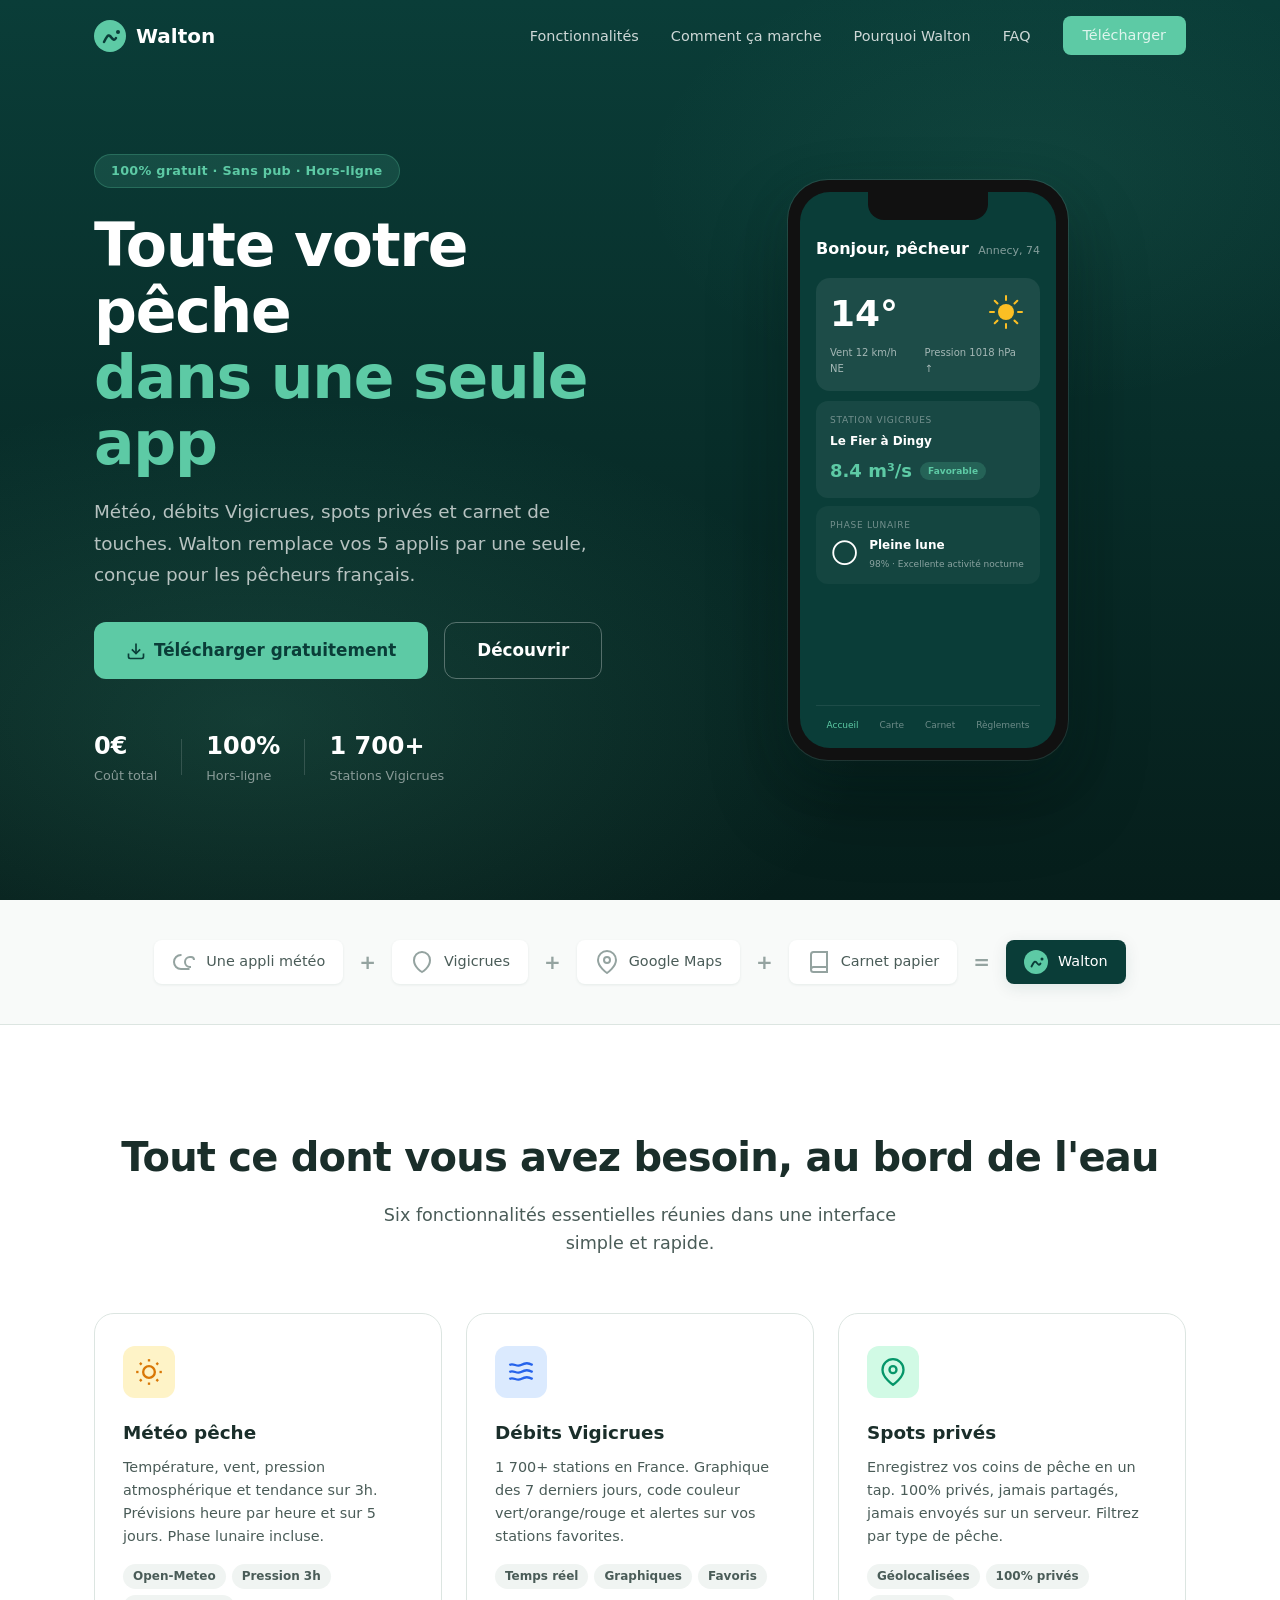
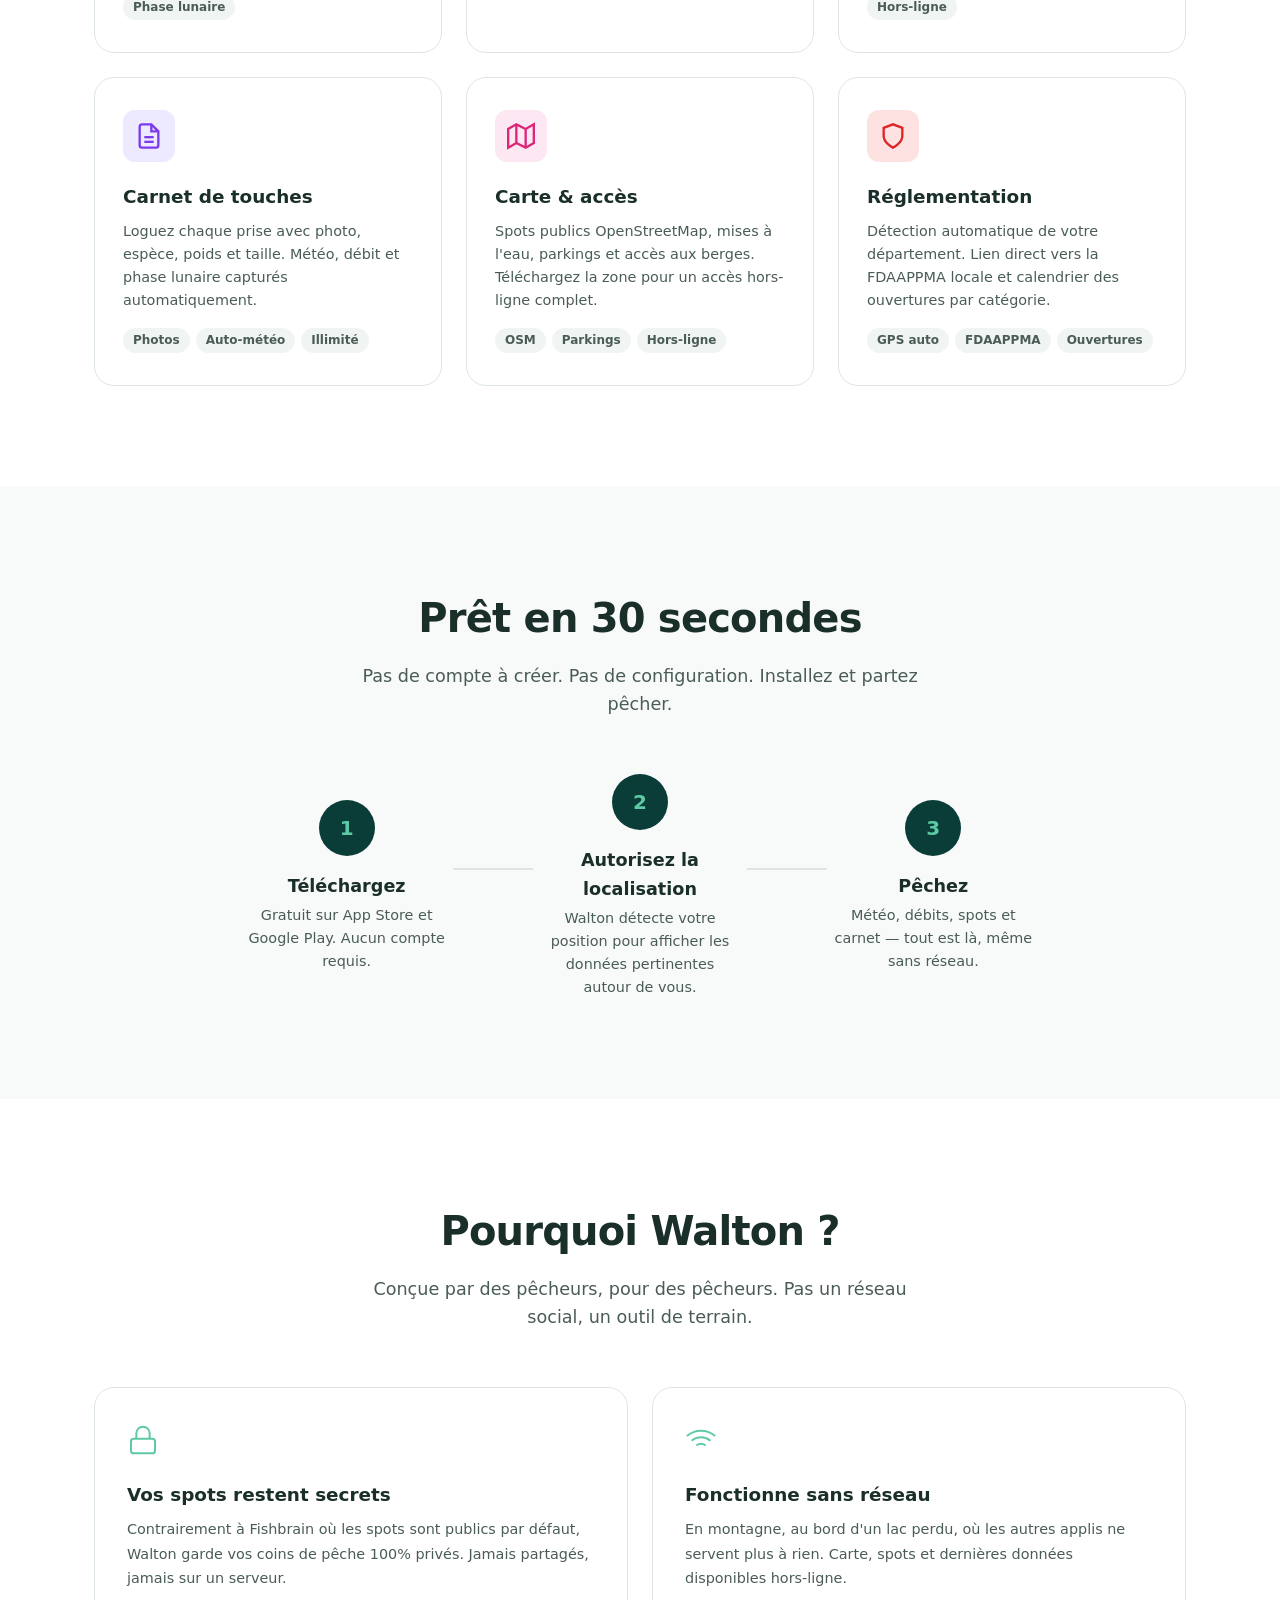
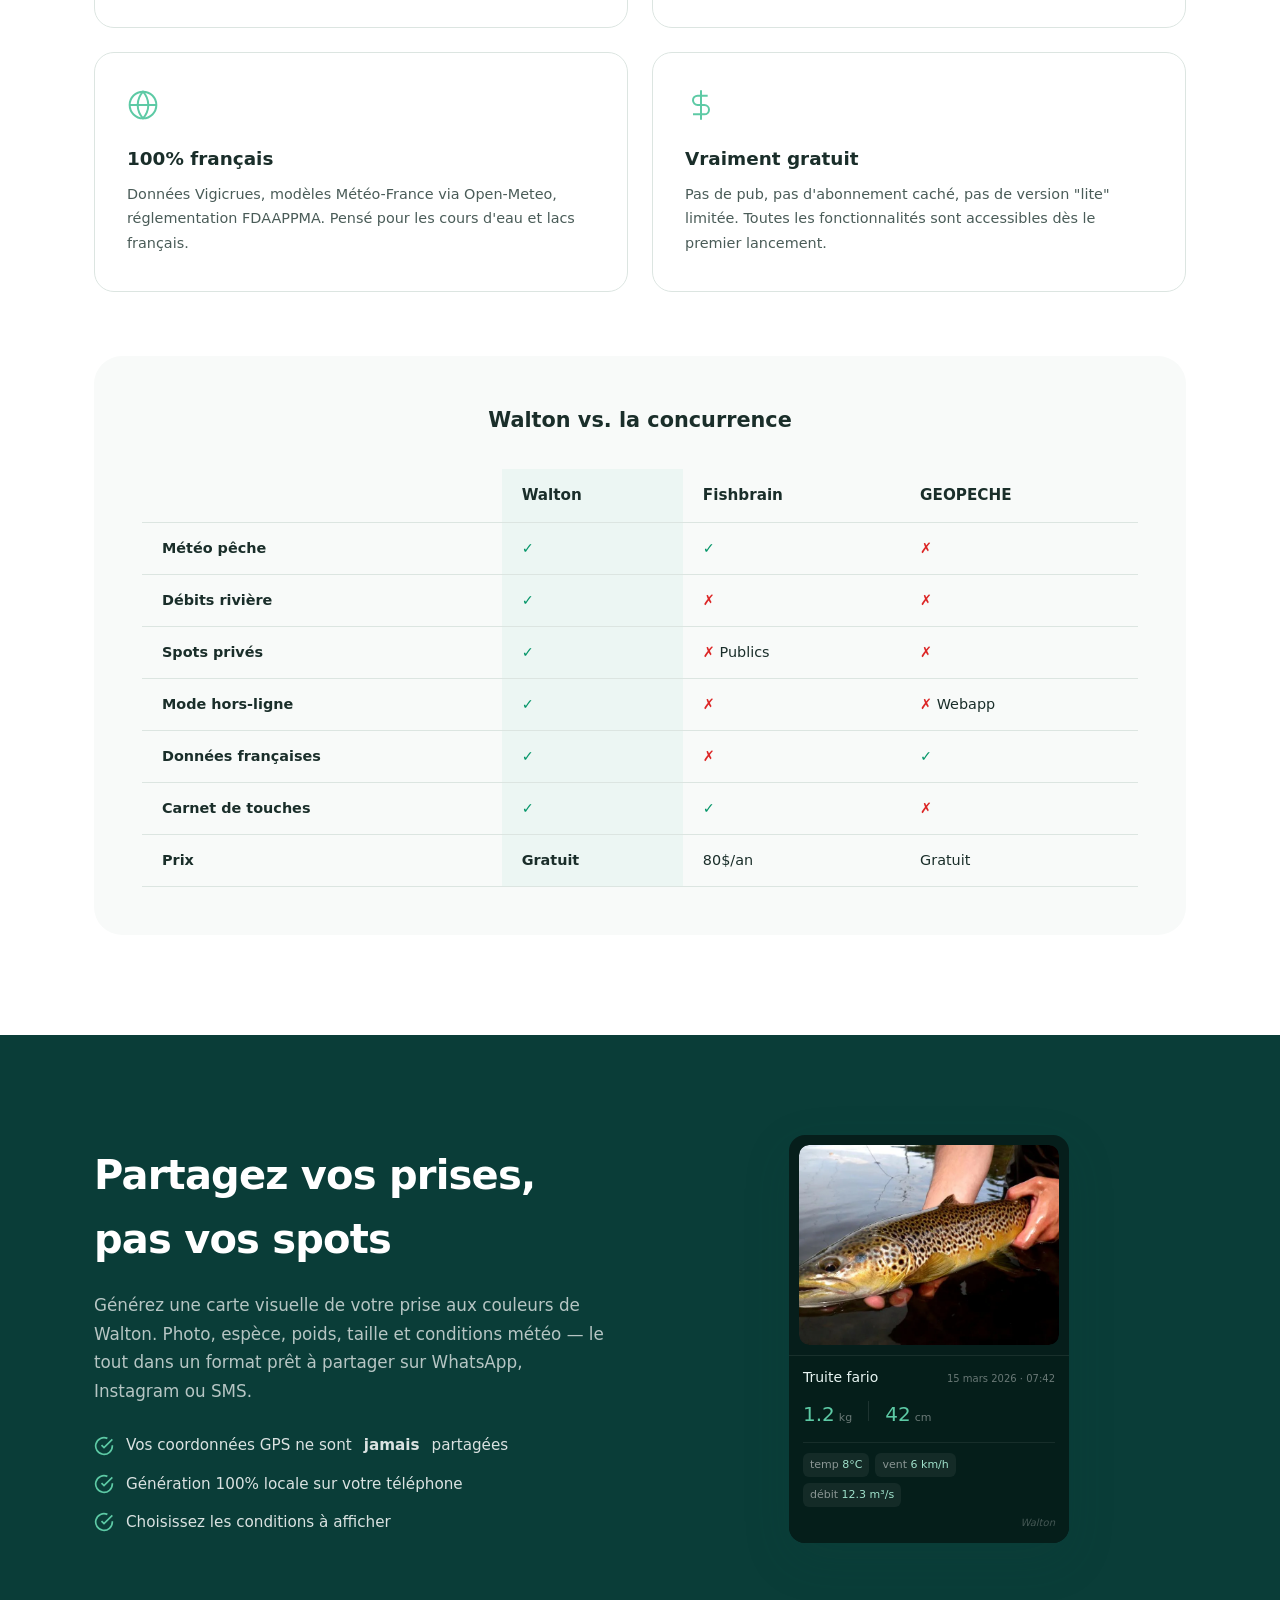
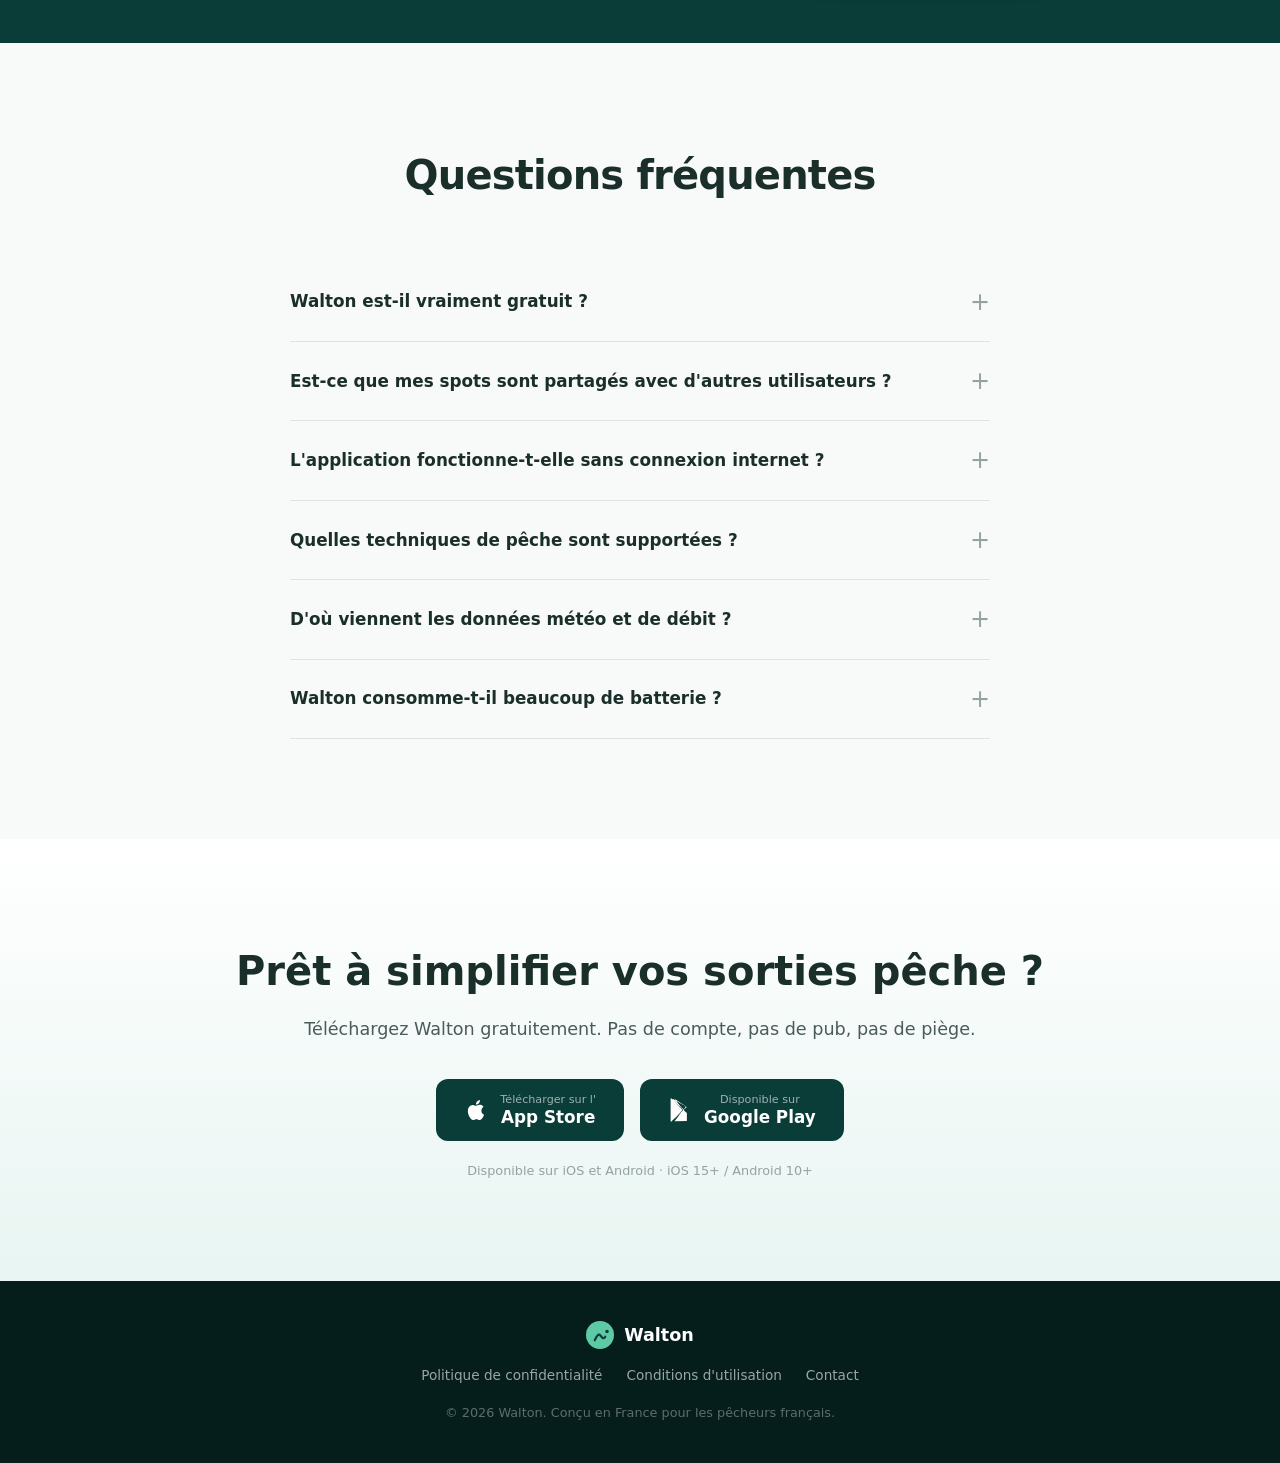
==== commit 718e643b: "Fix accents, remove Phase 2 references, add truite fario image - Add missing French accents across a" ====
--- a/index.html
+++ b/index.html
@@ -29,11 +29,11 @@
                 <span></span><span></span><span></span>
             </button>
             <ul class="nav__links" id="navLinks">
-                <li><a href="#fonctionnalites">Fonctionnalites</a></li>
-                <li><a href="#comment-ca-marche">Comment ca marche</a></li>
+                <li><a href="#fonctionnalites">Fonctionnalités</a></li>
+                <li><a href="#comment-ca-marche">Comment ça marche</a></li>
                 <li><a href="#pourquoi">Pourquoi Walton</a></li>
                 <li><a href="#faq">FAQ</a></li>
-                <li><a href="#telechargement" class="btn btn--nav">Telecharger</a></li>
+                <li><a href="#telechargement" class="btn btn--nav">Télécharger</a></li>
             </ul>
         </div>
     </nav>
@@ -46,22 +46,22 @@
         <div class="hero__container">
             <div class="hero__content">
                 <div class="hero__badge">100% gratuit &middot; Sans pub &middot; Hors-ligne</div>
-                <h1 class="hero__title">Toute votre peche<br><span class="hero__accent">dans une seule app</span></h1>
+                <h1 class="hero__title">Toute votre pêche<br><span class="hero__accent">dans une seule app</span></h1>
                 <p class="hero__subtitle">
-                    Meteo, debits Vigicrues, spots prives et carnet de touches.
-                    Walton remplace vos 5 applis par une seule, concue pour les pecheurs francais.
+                    Météo, débits Vigicrues, spots privés et carnet de touches.
+                    Walton remplace vos 5 applis par une seule, conçue pour les pêcheurs français.
                 </p>
                 <div class="hero__cta">
                     <a href="#telechargement" class="btn btn--primary btn--lg">
                         <svg width="20" height="20" viewBox="0 0 24 24" fill="none" stroke="currentColor" stroke-width="2"><path d="M21 15v4a2 2 0 01-2 2H5a2 2 0 01-2-2v-4"/><polyline points="7 10 12 15 17 10"/><line x1="12" y1="15" x2="12" y2="3"/></svg>
-                        Telecharger gratuitement
+                        Télécharger gratuitement
                     </a>
-                    <a href="#fonctionnalites" class="btn btn--ghost btn--lg">Decouvrir</a>
+                    <a href="#fonctionnalites" class="btn btn--ghost btn--lg">Découvrir</a>
                 </div>
                 <div class="hero__stats">
                     <div class="hero__stat">
                         <span class="hero__stat-value">0&euro;</span>
-                        <span class="hero__stat-label">Cout total</span>
+                        <span class="hero__stat-label">Coût total</span>
                     </div>
                     <div class="hero__stat-sep"></div>
                     <div class="hero__stat">
@@ -82,7 +82,7 @@
                         <div class="phone-mockup__screen">
                             <div class="mock-app">
                                 <div class="mock-app__header">
-                                    <span class="mock-app__greeting">Bonjour, pecheur</span>
+                                    <span class="mock-app__greeting">Bonjour, pêcheur</span>
                                     <span class="mock-app__location">Annecy, 74</span>
                                 </div>
                                 <div class="mock-app__weather">
@@ -99,7 +99,7 @@
                                 </div>
                                 <div class="mock-app__card">
                                     <div class="mock-app__card-title">Station Vigicrues</div>
-                                    <div class="mock-app__card-station">Le Fier a Dingy</div>
+                                    <div class="mock-app__card-station">Le Fier à Dingy</div>
                                     <div class="mock-app__card-debit">
                                         <span class="mock-app__debit-value">8.4 m&sup3;/s</span>
                                         <span class="mock-app__debit-badge mock-app__debit-badge--ok">Favorable</span>
@@ -111,7 +111,7 @@
                                         <span class="mock-app__moon-icon">&#127765;</span>
                                         <div>
                                             <div class="mock-app__moon-phase">Pleine lune</div>
-                                            <div class="mock-app__moon-detail">98% &middot; Excellente activite nocturne</div>
+                                            <div class="mock-app__moon-detail">98% &middot; Excellente activité nocturne</div>
                                         </div>
                                     </div>
                                 </div>
@@ -119,7 +119,7 @@
                                     <span class="mock-app__nav-item mock-app__nav-item--active">Accueil</span>
                                     <span class="mock-app__nav-item">Carte</span>
                                     <span class="mock-app__nav-item">Carnet</span>
-                                    <span class="mock-app__nav-item">Reglements</span>
+                                    <span class="mock-app__nav-item">Règlements</span>
                                 </div>
                             </div>
                         </div>
@@ -137,7 +137,7 @@
                     <div class="problem__icon">
                         <svg width="24" height="24" viewBox="0 0 24 24" fill="none" stroke="currentColor" stroke-width="2"><path d="M17.5 19H9a7 7 0 110-14h.5"/><path d="M22 10a3 3 0 00-3-3h-1a5 5 0 00-5 5v0a5 5 0 005 5h1"/></svg>
                     </div>
-                    <span>Une appli meteo</span>
+                    <span>Une appli météo</span>
                 </div>
                 <div class="problem__plus">+</div>
                 <div class="problem__item">
@@ -176,15 +176,15 @@
         <div class="container">
             <div class="section-header">
                 <h2 class="section-title">Tout ce dont vous avez besoin, au bord de l'eau</h2>
-                <p class="section-subtitle">Six fonctionnalites essentielles reunies dans une interface simple et rapide.</p>
+                <p class="section-subtitle">Six fonctionnalités essentielles réunies dans une interface simple et rapide.</p>
             </div>
             <div class="features__grid">
                 <div class="feature-card">
                     <div class="feature-card__icon feature-card__icon--weather">
                         <svg width="28" height="28" viewBox="0 0 24 24" fill="none" stroke="currentColor" stroke-width="2"><circle cx="12" cy="12" r="5"/><line x1="12" y1="1" x2="12" y2="3"/><line x1="12" y1="21" x2="12" y2="23"/><line x1="4.22" y1="4.22" x2="5.64" y2="5.64"/><line x1="18.36" y1="18.36" x2="19.78" y2="19.78"/><line x1="1" y1="12" x2="3" y2="12"/><line x1="21" y1="12" x2="23" y2="12"/><line x1="4.22" y1="19.78" x2="5.64" y2="18.36"/><line x1="18.36" y1="5.64" x2="19.78" y2="4.22"/></svg>
                     </div>
-                    <h3 class="feature-card__title">Meteo peche</h3>
-                    <p class="feature-card__desc">Temperature, vent, pression atmospherique et tendance sur 3h. Previsions heure par heure et sur 5 jours. Phase lunaire incluse.</p>
+                    <h3 class="feature-card__title">Météo pêche</h3>
+                    <p class="feature-card__desc">Température, vent, pression atmosphérique et tendance sur 3h. Prévisions heure par heure et sur 5 jours. Phase lunaire incluse.</p>
                     <ul class="feature-card__tags">
                         <li>Open-Meteo</li>
                         <li>Pression 3h</li>
@@ -195,10 +195,10 @@
                     <div class="feature-card__icon feature-card__icon--river">
                         <svg width="28" height="28" viewBox="0 0 24 24" fill="none" stroke="currentColor" stroke-width="2"><path d="M2 6c4-2 6 2 10 0s6-2 10 0"/><path d="M2 12c4-2 6 2 10 0s6-2 10 0"/><path d="M2 18c4-2 6 2 10 0s6-2 10 0"/></svg>
                     </div>
-                    <h3 class="feature-card__title">Debits Vigicrues</h3>
+                    <h3 class="feature-card__title">Débits Vigicrues</h3>
                     <p class="feature-card__desc">1 700+ stations en France. Graphique des 7 derniers jours, code couleur vert/orange/rouge et alertes sur vos stations favorites.</p>
                     <ul class="feature-card__tags">
-                        <li>Temps reel</li>
+                        <li>Temps réel</li>
                         <li>Graphiques</li>
                         <li>Favoris</li>
                     </ul>
@@ -207,11 +207,11 @@
                     <div class="feature-card__icon feature-card__icon--spots">
                         <svg width="28" height="28" viewBox="0 0 24 24" fill="none" stroke="currentColor" stroke-width="2"><path d="M21 10c0 7-9 13-9 13s-9-6-9-13a9 9 0 0118 0z"/><circle cx="12" cy="10" r="3"/></svg>
                     </div>
-                    <h3 class="feature-card__title">Spots prives</h3>
-                    <p class="feature-card__desc">Enregistrez vos coins de peche en un tap. 100% prives, jamais partages, jamais envoyes sur un serveur. Filtrez par type de peche.</p>
+                    <h3 class="feature-card__title">Spots privés</h3>
+                    <p class="feature-card__desc">Enregistrez vos coins de pêche en un tap. 100% privés, jamais partagés, jamais envoyés sur un serveur. Filtrez par type de pêche.</p>
                     <ul class="feature-card__tags">
-                        <li>Geolocalisees</li>
-                        <li>100% prives</li>
+                        <li>Géolocalisées</li>
+                        <li>100% privés</li>
                         <li>Hors-ligne</li>
                     </ul>
                 </div>
@@ -220,19 +220,19 @@
                         <svg width="28" height="28" viewBox="0 0 24 24" fill="none" stroke="currentColor" stroke-width="2"><path d="M14 2H6a2 2 0 00-2 2v16a2 2 0 002 2h12a2 2 0 002-2V8z"/><polyline points="14 2 14 8 20 8"/><line x1="16" y1="13" x2="8" y2="13"/><line x1="16" y1="17" x2="8" y2="17"/></svg>
                     </div>
                     <h3 class="feature-card__title">Carnet de touches</h3>
-                    <p class="feature-card__desc">Loguez chaque prise avec photo, espece, poids et taille. Meteo, debit et phase lunaire captures automatiquement.</p>
+                    <p class="feature-card__desc">Loguez chaque prise avec photo, espèce, poids et taille. Météo, débit et phase lunaire capturés automatiquement.</p>
                     <ul class="feature-card__tags">
                         <li>Photos</li>
-                        <li>Auto-meteo</li>
-                        <li>Illimite</li>
+                        <li>Auto-météo</li>
+                        <li>Illimité</li>
                     </ul>
                 </div>
                 <div class="feature-card">
                     <div class="feature-card__icon feature-card__icon--map">
                         <svg width="28" height="28" viewBox="0 0 24 24" fill="none" stroke="currentColor" stroke-width="2"><polygon points="1 6 1 22 8 18 16 22 23 18 23 2 16 6 8 2 1 6"/><line x1="8" y1="2" x2="8" y2="18"/><line x1="16" y1="6" x2="16" y2="22"/></svg>
                     </div>
-                    <h3 class="feature-card__title">Carte & acces</h3>
-                    <p class="feature-card__desc">Spots publics OpenStreetMap, mises a l'eau, parkings et acces aux berges. Telechargez la zone pour un acces hors-ligne complet.</p>
+                    <h3 class="feature-card__title">Carte & accès</h3>
+                    <p class="feature-card__desc">Spots publics OpenStreetMap, mises à l'eau, parkings et accès aux berges. Téléchargez la zone pour un accès hors-ligne complet.</p>
                     <ul class="feature-card__tags">
                         <li>OSM</li>
                         <li>Parkings</li>
@@ -243,8 +243,8 @@
                     <div class="feature-card__icon feature-card__icon--rules">
                         <svg width="28" height="28" viewBox="0 0 24 24" fill="none" stroke="currentColor" stroke-width="2"><path d="M12 22s8-4 8-10V5l-8-3-8 3v7c0 6 8 10 8 10z"/></svg>
                     </div>
-                    <h3 class="feature-card__title">Reglementation</h3>
-                    <p class="feature-card__desc">Detection automatique de votre departement. Lien direct vers la FDAAPPMA locale et calendrier des ouvertures par categorie.</p>
+                    <h3 class="feature-card__title">Réglementation</h3>
+                    <p class="feature-card__desc">Détection automatique de votre département. Lien direct vers la FDAAPPMA locale et calendrier des ouvertures par catégorie.</p>
                     <ul class="feature-card__tags">
                         <li>GPS auto</li>
                         <li>FDAAPPMA</li>
@@ -259,14 +259,14 @@
     <section class="how-it-works" id="comment-ca-marche">
         <div class="container">
             <div class="section-header">
-                <h2 class="section-title">Pret en 30 secondes</h2>
-                <p class="section-subtitle">Pas de compte a creer. Pas de configuration. Installez et partez pecher.</p>
+                <h2 class="section-title">Prêt en 30 secondes</h2>
+                <p class="section-subtitle">Pas de compte à créer. Pas de configuration. Installez et partez pêcher.</p>
             </div>
             <div class="steps">
                 <div class="step">
                     <div class="step__number">1</div>
                     <div class="step__content">
-                        <h3>Telechargez</h3>
+                        <h3>Téléchargez</h3>
                         <p>Gratuit sur App Store et Google Play. Aucun compte requis.</p>
                     </div>
                 </div>
@@ -275,15 +275,15 @@
                     <div class="step__number">2</div>
                     <div class="step__content">
                         <h3>Autorisez la localisation</h3>
-                        <p>Walton detecte votre position pour afficher les donnees pertinentes autour de vous.</p>
+                        <p>Walton détecte votre position pour afficher les données pertinentes autour de vous.</p>
                     </div>
                 </div>
                 <div class="step__line"></div>
                 <div class="step">
                     <div class="step__number">3</div>
                     <div class="step__content">
-                        <h3>Pechez</h3>
-                        <p>Meteo, debits, spots et carnet — tout est la, meme sans reseau.</p>
+                        <h3>Pêchez</h3>
+                        <p>Météo, débits, spots et carnet — tout est là, même sans réseau.</p>
                     </div>
                 </div>
             </div>
@@ -295,7 +295,7 @@
         <div class="container">
             <div class="section-header">
                 <h2 class="section-title">Pourquoi Walton ?</h2>
-                <p class="section-subtitle">Concue par des pecheurs, pour des pecheurs. Pas un reseau social, un outil de terrain.</p>
+                <p class="section-subtitle">Conçue par des pêcheurs, pour des pêcheurs. Pas un réseau social, un outil de terrain.</p>
             </div>
             <div class="why__grid">
                 <div class="why__card">
@@ -303,28 +303,28 @@
                         <svg width="32" height="32" viewBox="0 0 24 24" fill="none" stroke="currentColor" stroke-width="1.5"><rect x="3" y="11" width="18" height="11" rx="2" ry="2"/><path d="M7 11V7a5 5 0 0110 0v4"/></svg>
                     </div>
                     <h3>Vos spots restent secrets</h3>
-                    <p>Contrairement a Fishbrain ou les spots sont publics par defaut, Walton garde vos coins de peche 100% prives. Jamais partages, jamais sur un serveur.</p>
+                    <p>Contrairement à Fishbrain où les spots sont publics par défaut, Walton garde vos coins de pêche 100% privés. Jamais partagés, jamais sur un serveur.</p>
                 </div>
                 <div class="why__card">
                     <div class="why__icon">
                         <svg width="32" height="32" viewBox="0 0 24 24" fill="none" stroke="currentColor" stroke-width="1.5"><path d="M5 12.55a11 11 0 0114.08 0"/><path d="M1.42 9a16 16 0 0121.16 0"/><path d="M8.53 16.11a6 6 0 016.95 0"/><line x1="12" y1="20" x2="12.01" y2="20"/></svg>
                     </div>
-                    <h3>Fonctionne sans reseau</h3>
-                    <p>En montagne, au bord d'un lac perdu, ou les autres applis ne servent plus a rien. Carte, spots et dernieres donnees disponibles hors-ligne.</p>
+                    <h3>Fonctionne sans réseau</h3>
+                    <p>En montagne, au bord d'un lac perdu, où les autres applis ne servent plus à rien. Carte, spots et dernières données disponibles hors-ligne.</p>
                 </div>
                 <div class="why__card">
                     <div class="why__icon">
                         <svg width="32" height="32" viewBox="0 0 24 24" fill="none" stroke="currentColor" stroke-width="1.5"><circle cx="12" cy="12" r="10"/><line x1="2" y1="12" x2="22" y2="12"/><path d="M12 2a15.3 15.3 0 014 10 15.3 15.3 0 01-4 10 15.3 15.3 0 01-4-10 15.3 15.3 0 014-10z"/></svg>
                     </div>
-                    <h3>100% francais</h3>
-                    <p>Donnees Vigicrues, modeles Meteo-France via Open-Meteo, reglementation FDAAPPMA. Pense pour les cours d'eau et lacs francais.</p>
+                    <h3>100% français</h3>
+                    <p>Données Vigicrues, modèles Météo-France via Open-Meteo, réglementation FDAAPPMA. Pensé pour les cours d'eau et lacs français.</p>
                 </div>
                 <div class="why__card">
                     <div class="why__icon">
                         <svg width="32" height="32" viewBox="0 0 24 24" fill="none" stroke="currentColor" stroke-width="1.5"><line x1="12" y1="1" x2="12" y2="23"/><path d="M17 5H9.5a3.5 3.5 0 000 7h5a3.5 3.5 0 010 7H6"/></svg>
                     </div>
                     <h3>Vraiment gratuit</h3>
-                    <p>Pas de pub, pas d'abonnement cache, pas de version "lite" limitee. Toutes les fonctionnalites sont accessibles des le premier lancement.</p>
+                    <p>Pas de pub, pas d'abonnement caché, pas de version "lite" limitée. Toutes les fonctionnalités sont accessibles dès le premier lancement.</p>
                 </div>
             </div>
 
@@ -343,19 +343,19 @@
                         </thead>
                         <tbody>
                             <tr>
-                                <td>Meteo peche</td>
+                                <td>Météo pêche</td>
                                 <td class="comparison__highlight"><span class="check">&#10003;</span></td>
                                 <td><span class="check">&#10003;</span></td>
                                 <td><span class="cross">&#10007;</span></td>
                             </tr>
                             <tr>
-                                <td>Debits riviere</td>
+                                <td>Débits rivière</td>
                                 <td class="comparison__highlight"><span class="check">&#10003;</span></td>
                                 <td><span class="cross">&#10007;</span></td>
                                 <td><span class="cross">&#10007;</span></td>
                             </tr>
                             <tr>
-                                <td>Spots prives</td>
+                                <td>Spots privés</td>
                                 <td class="comparison__highlight"><span class="check">&#10003;</span></td>
                                 <td><span class="cross">&#10007;</span> Publics</td>
                                 <td><span class="cross">&#10007;</span></td>
@@ -367,7 +367,7 @@
                                 <td><span class="cross">&#10007;</span> Webapp</td>
                             </tr>
                             <tr>
-                                <td>Donnees francaises</td>
+                                <td>Données françaises</td>
                                 <td class="comparison__highlight"><span class="check">&#10003;</span></td>
                                 <td><span class="cross">&#10007;</span></td>
                                 <td><span class="check">&#10003;</span></td>
@@ -397,28 +397,26 @@
             <div class="share-feature__layout">
                 <div class="share-feature__content">
                     <h2 class="section-title">Partagez vos prises, pas vos spots</h2>
-                    <p>Generez une carte visuelle de votre prise aux couleurs de Walton. Photo, espece, poids, taille et conditions meteo — le tout dans un format pret a partager sur WhatsApp, Instagram ou SMS.</p>
+                    <p>Générez une carte visuelle de votre prise aux couleurs de Walton. Photo, espèce, poids, taille et conditions météo — le tout dans un format prêt à partager sur WhatsApp, Instagram ou SMS.</p>
                     <ul class="share-feature__list">
                         <li>
                             <svg width="20" height="20" viewBox="0 0 24 24" fill="none" stroke="#5dcaa5" stroke-width="2"><path d="M22 11.08V12a10 10 0 11-5.93-9.14"/><polyline points="22 4 12 14.01 9 11.01"/></svg>
-                            Vos coordonnees GPS ne sont <strong>jamais</strong> partagees
+                            Vos coordonnées GPS ne sont <strong>jamais</strong> partagées
                         </li>
                         <li>
                             <svg width="20" height="20" viewBox="0 0 24 24" fill="none" stroke="#5dcaa5" stroke-width="2"><path d="M22 11.08V12a10 10 0 11-5.93-9.14"/><polyline points="22 4 12 14.01 9 11.01"/></svg>
-                            Generation 100% locale sur votre telephone
+                            Génération 100% locale sur votre téléphone
                         </li>
                         <li>
                             <svg width="20" height="20" viewBox="0 0 24 24" fill="none" stroke="#5dcaa5" stroke-width="2"><path d="M22 11.08V12a10 10 0 11-5.93-9.14"/><polyline points="22 4 12 14.01 9 11.01"/></svg>
-                            Choisissez les conditions a afficher
+                            Choisissez les conditions à afficher
                         </li>
                     </ul>
                 </div>
                 <div class="share-feature__visual">
                     <div class="share-card">
                         <div class="share-card__photo">
-                            <div class="share-card__photo-placeholder">
-                                <svg width="48" height="48" viewBox="0 0 24 24" fill="none" stroke="rgba(255,255,255,0.3)" stroke-width="1.5"><rect x="3" y="3" width="18" height="18" rx="2" ry="2"/><circle cx="8.5" cy="8.5" r="1.5"/><polyline points="21 15 16 10 5 21"/></svg>
-                            </div>
+                            <img src="assets/truite-fario.webp" alt="Truite fario" class="share-card__photo-img">
                         </div>
                         <div class="share-card__info">
                             <div class="share-card__row1">
@@ -439,7 +437,7 @@
                             <div class="share-card__row3">
                                 <span class="share-card__pill"><span class="share-card__pill-label">temp</span> <span class="share-card__pill-value">8&deg;C</span></span>
                                 <span class="share-card__pill"><span class="share-card__pill-label">vent</span> <span class="share-card__pill-value">6 km/h</span></span>
-                                <span class="share-card__pill"><span class="share-card__pill-label">debit</span> <span class="share-card__pill-value">12.3 m&sup3;/s</span></span>
+                                <span class="share-card__pill"><span class="share-card__pill-label">débit</span> <span class="share-card__pill-value">12.3 m&sup3;/s</span></span>
                             </div>
                             <div class="share-card__watermark">Walton</div>
                         </div>
@@ -453,32 +451,32 @@
     <section class="faq" id="faq">
         <div class="container">
             <div class="section-header">
-                <h2 class="section-title">Questions frequentes</h2>
+                <h2 class="section-title">Questions fréquentes</h2>
             </div>
             <div class="faq__list">
                 <details class="faq__item">
                     <summary class="faq__question">Walton est-il vraiment gratuit ?</summary>
-                    <p class="faq__answer">Oui, 100%. Pas de pub, pas de compte requis, pas de fonctionnalite cachee derriere un paywall. Toutes les fonctionnalites sont accessibles des l'installation.</p>
+                    <p class="faq__answer">Oui, 100%. Pas de pub, pas de compte requis, pas de fonctionnalité cachée derrière un paywall. Toutes les fonctionnalités sont accessibles dès l'installation.</p>
                 </details>
                 <details class="faq__item">
-                    <summary class="faq__question">Est-ce que mes spots sont partages avec d'autres utilisateurs ?</summary>
-                    <p class="faq__answer">Jamais. Vos spots sont stockes uniquement sur votre telephone. Ils ne sont envoyes sur aucun serveur et ne sont visibles par personne d'autre que vous.</p>
+                    <summary class="faq__question">Est-ce que mes spots sont partagés avec d'autres utilisateurs ?</summary>
+                    <p class="faq__answer">Jamais. Vos spots sont stockés uniquement sur votre téléphone. Ils ne sont envoyés sur aucun serveur et ne sont visibles par personne d'autre que vous.</p>
                 </details>
                 <details class="faq__item">
                     <summary class="faq__question">L'application fonctionne-t-elle sans connexion internet ?</summary>
-                    <p class="faq__answer">Oui. Carte, spots et dernieres donnees meteo/Vigicrues sont disponibles hors-ligne. Vous pouvez aussi pre-telecharger des zones de carte pour un acces complet sans reseau.</p>
+                    <p class="faq__answer">Oui. Carte, spots et dernières données météo/Vigicrues sont disponibles hors-ligne. Vous pouvez aussi pré-télécharger des zones de carte pour un accès complet sans réseau.</p>
                 </details>
                 <details class="faq__item">
-                    <summary class="faq__question">Quelles techniques de peche sont supportees ?</summary>
-                    <p class="faq__answer">Walton couvre la peche a la truite, aux carnassiers (brochet, sandre, perche), a la carpe et la peche en mer du bord. Les filtres et categories sont adaptes a chaque pratique.</p>
+                    <summary class="faq__question">Quelles techniques de pêche sont supportées ?</summary>
+                    <p class="faq__answer">Walton couvre la pêche à la truite, aux carnassiers (brochet, sandre, perche), à la carpe et la pêche en mer du bord. Les filtres et catégories sont adaptés à chaque pratique.</p>
                 </details>
                 <details class="faq__item">
-                    <summary class="faq__question">D'ou viennent les donnees meteo et de debit ?</summary>
-                    <p class="faq__answer">La meteo provient d'Open-Meteo (modeles Meteo-France). Les debits sont fournis par Vigicrues et Hub'Eau, les services officiels de surveillance des cours d'eau francais. La phase lunaire est calculee localement via la librairie suncalc.</p>
+                    <summary class="faq__question">D'où viennent les données météo et de débit ?</summary>
+                    <p class="faq__answer">La météo provient d'Open-Meteo (modèles Météo-France). Les débits sont fournis par Vigicrues et Hub'Eau, les services officiels de surveillance des cours d'eau français. La phase lunaire est calculée localement via la librairie suncalc.</p>
                 </details>
                 <details class="faq__item">
                     <summary class="faq__question">Walton consomme-t-il beaucoup de batterie ?</summary>
-                    <p class="faq__answer">Non. Le GPS n'est utilise qu'en premier plan et un mode economique est active par defaut. L'objectif est de ne pas depasser 10% de batterie par heure d'utilisation.</p>
+                    <p class="faq__answer">Non. Le GPS n'est utilisé qu'en premier plan et un mode économique est activé par défaut. L'objectif est de ne pas dépasser 10% de batterie par heure d'utilisation.</p>
                 </details>
             </div>
         </div>
@@ -488,13 +486,13 @@
     <section class="download" id="telechargement">
         <div class="container">
             <div class="download__content">
-                <h2 class="download__title">Pret a simplifier vos sorties peche ?</h2>
-                <p class="download__subtitle">Telechargez Walton gratuitement. Pas de compte, pas de pub, pas de piege.</p>
+                <h2 class="download__title">Prêt à simplifier vos sorties pêche ?</h2>
+                <p class="download__subtitle">Téléchargez Walton gratuitement. Pas de compte, pas de pub, pas de piège.</p>
                 <div class="download__buttons">
-                    <a href="#" class="store-badge" aria-label="Telecharger sur l'App Store">
+                    <a href="#" class="store-badge" aria-label="Télécharger sur l'App Store">
                         <svg width="24" height="24" viewBox="0 0 24 24" fill="currentColor"><path d="M18.71 19.5c-.83 1.24-1.71 2.45-3.05 2.47-1.34.03-1.77-.79-3.29-.79-1.53 0-2 .77-3.27.82-1.31.05-2.3-1.32-3.14-2.53C4.25 17 2.94 12.45 4.7 9.39c.87-1.52 2.43-2.48 4.12-2.51 1.28-.02 2.5.87 3.29.87.78 0 2.26-1.07 3.8-.91.65.03 2.47.26 3.64 1.98-.09.06-2.17 1.28-2.15 3.81.03 3.02 2.65 4.03 2.68 4.04-.03.07-.42 1.44-1.38 2.83M13 3.5c.73-.83 1.94-1.46 2.94-1.5.13 1.17-.34 2.35-1.04 3.19-.69.85-1.83 1.51-2.95 1.42-.15-1.15.41-2.35 1.05-3.11z"/></svg>
                         <div>
-                            <small>Telecharger sur l'</small>
+                            <small>Télécharger sur l'</small>
                             <strong>App Store</strong>
                         </div>
                     </a>
@@ -524,11 +522,11 @@
                     <span>Walton</span>
                 </div>
                 <div class="footer__links">
-                    <a href="privacy.html">Politique de confidentialite</a>
+                    <a href="privacy.html">Politique de confidentialité</a>
                     <a href="terms.html">Conditions d'utilisation</a>
-                    <a href="mailto:contact@walton-app.fr">Contact</a>
-                </div>
-                <p class="footer__copy">&copy; 2026 Walton. Concu en France pour les pecheurs francais.</p>
+                    <a href="mailto:contact@nurobix.io">Contact</a>
+                </div>
+                <p class="footer__copy">&copy; 2026 Walton. Conçu en France pour les pêcheurs français.</p>
             </div>
         </div>
     </footer>
--- a/css/style.css
+++ b/css/style.css
@@ -762,11 +762,15 @@
 
 .share-card__photo {
     height: 200px;
-    background: linear-gradient(135deg, rgba(93,202,165,0.2), rgba(10,61,56,0.8));
-    display: flex;
-    align-items: center;
-    justify-content: center;
     margin: 10px;
+    border-radius: 10px;
+    overflow: hidden;
+}
+
+.share-card__photo-img {
+    width: 100%;
+    height: 100%;
+    object-fit: cover;
     border-radius: 10px;
 }
 
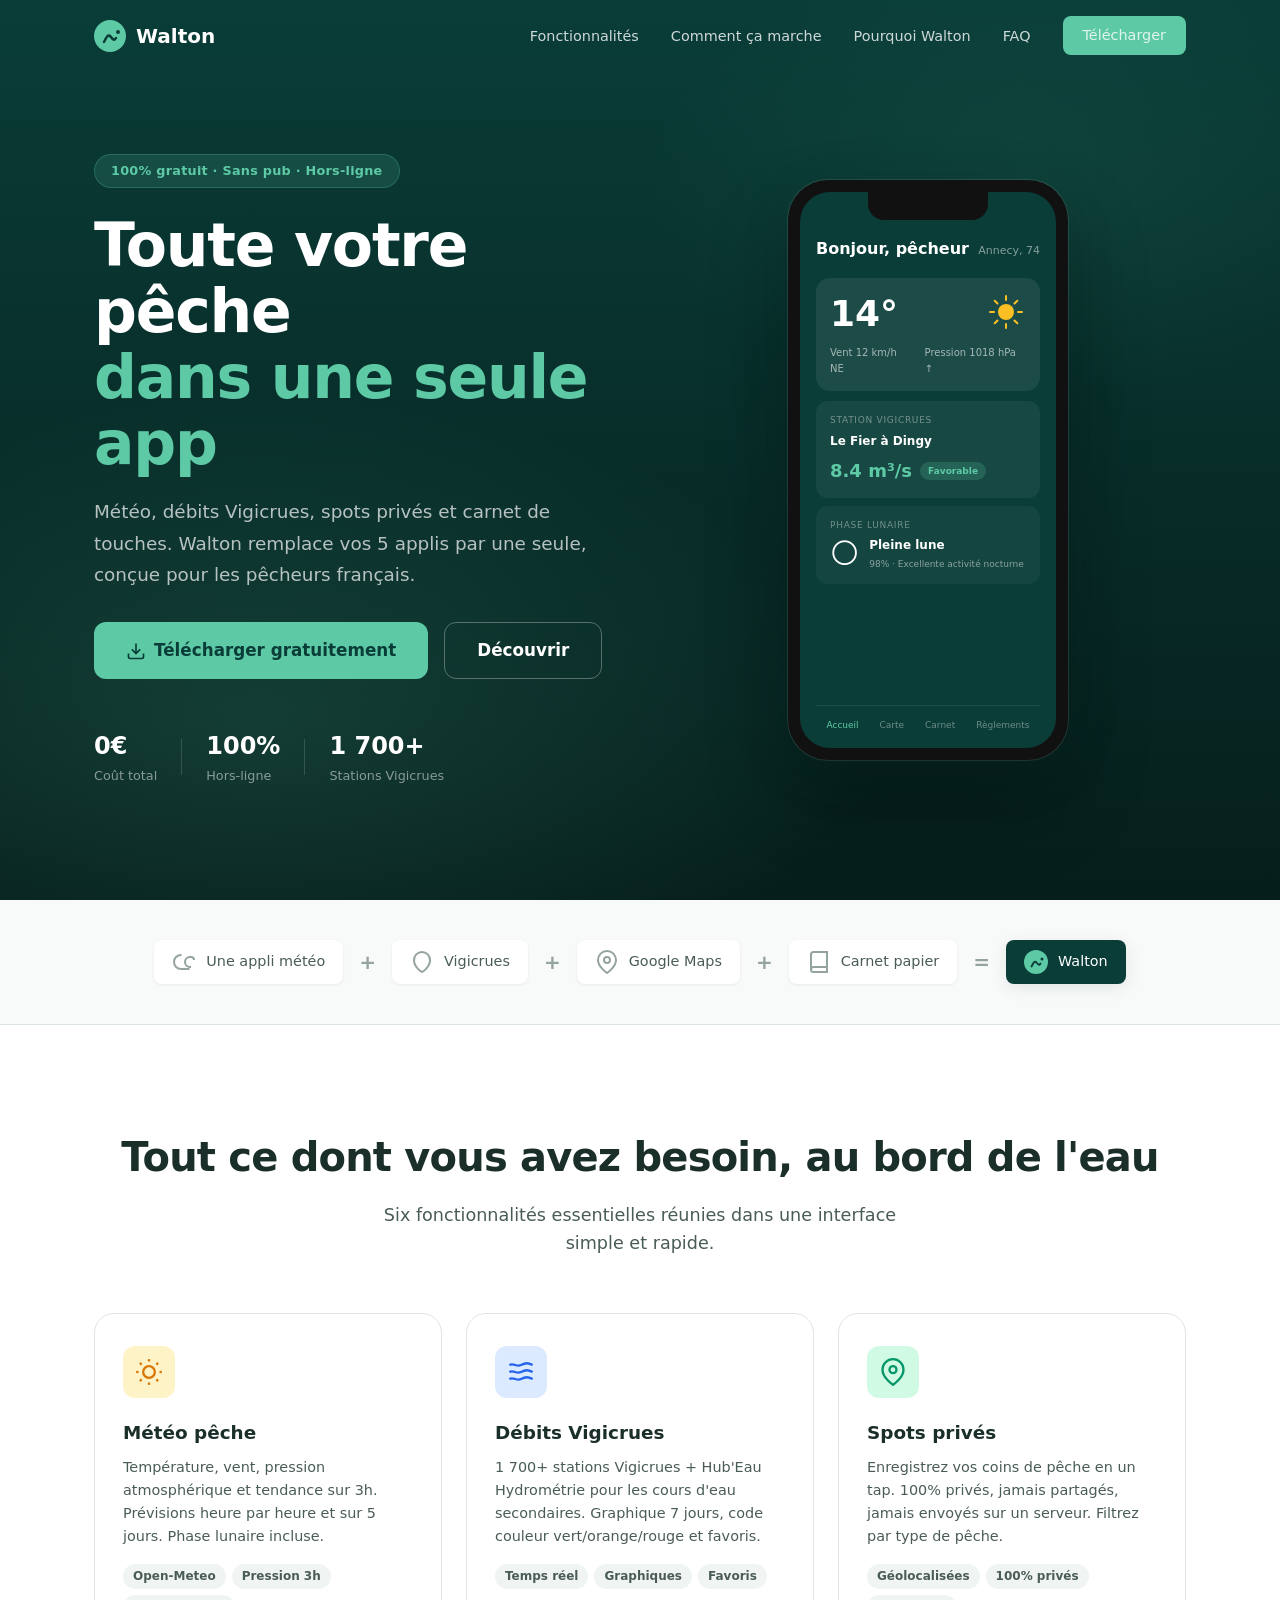
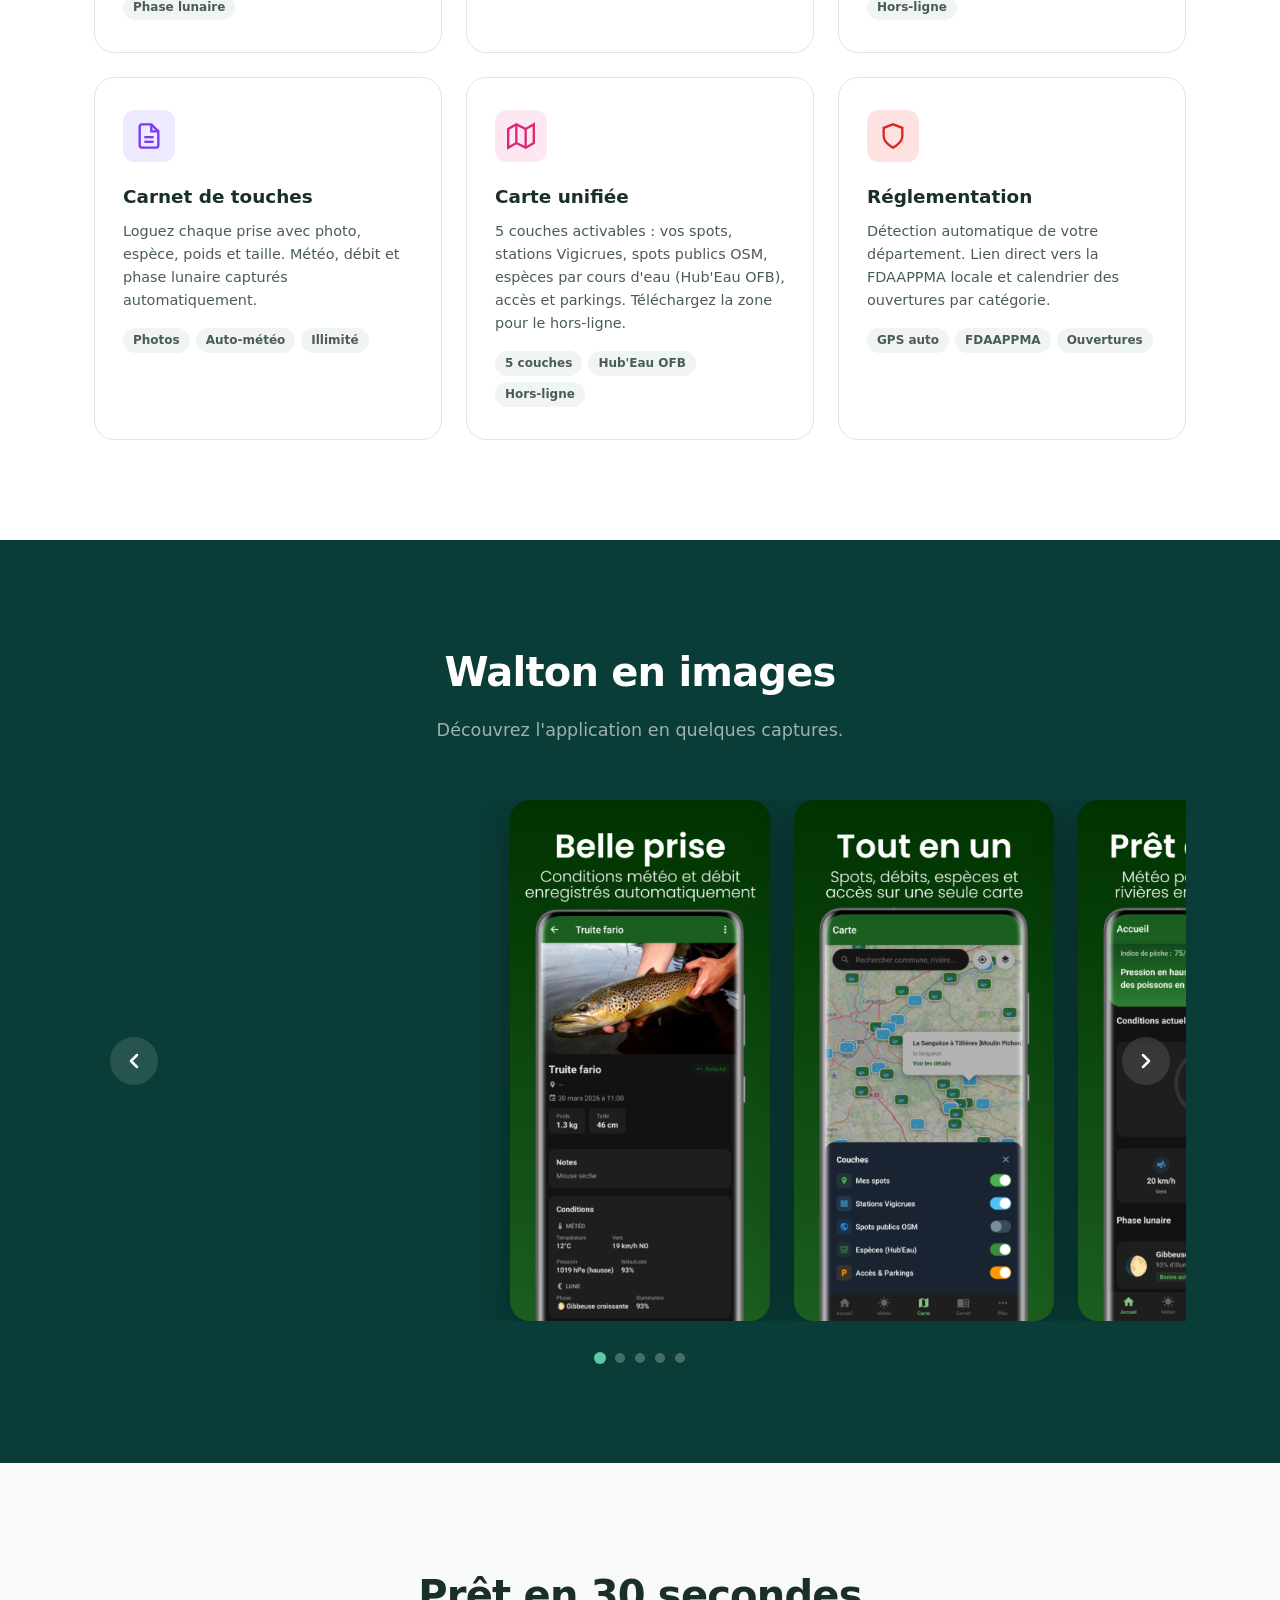
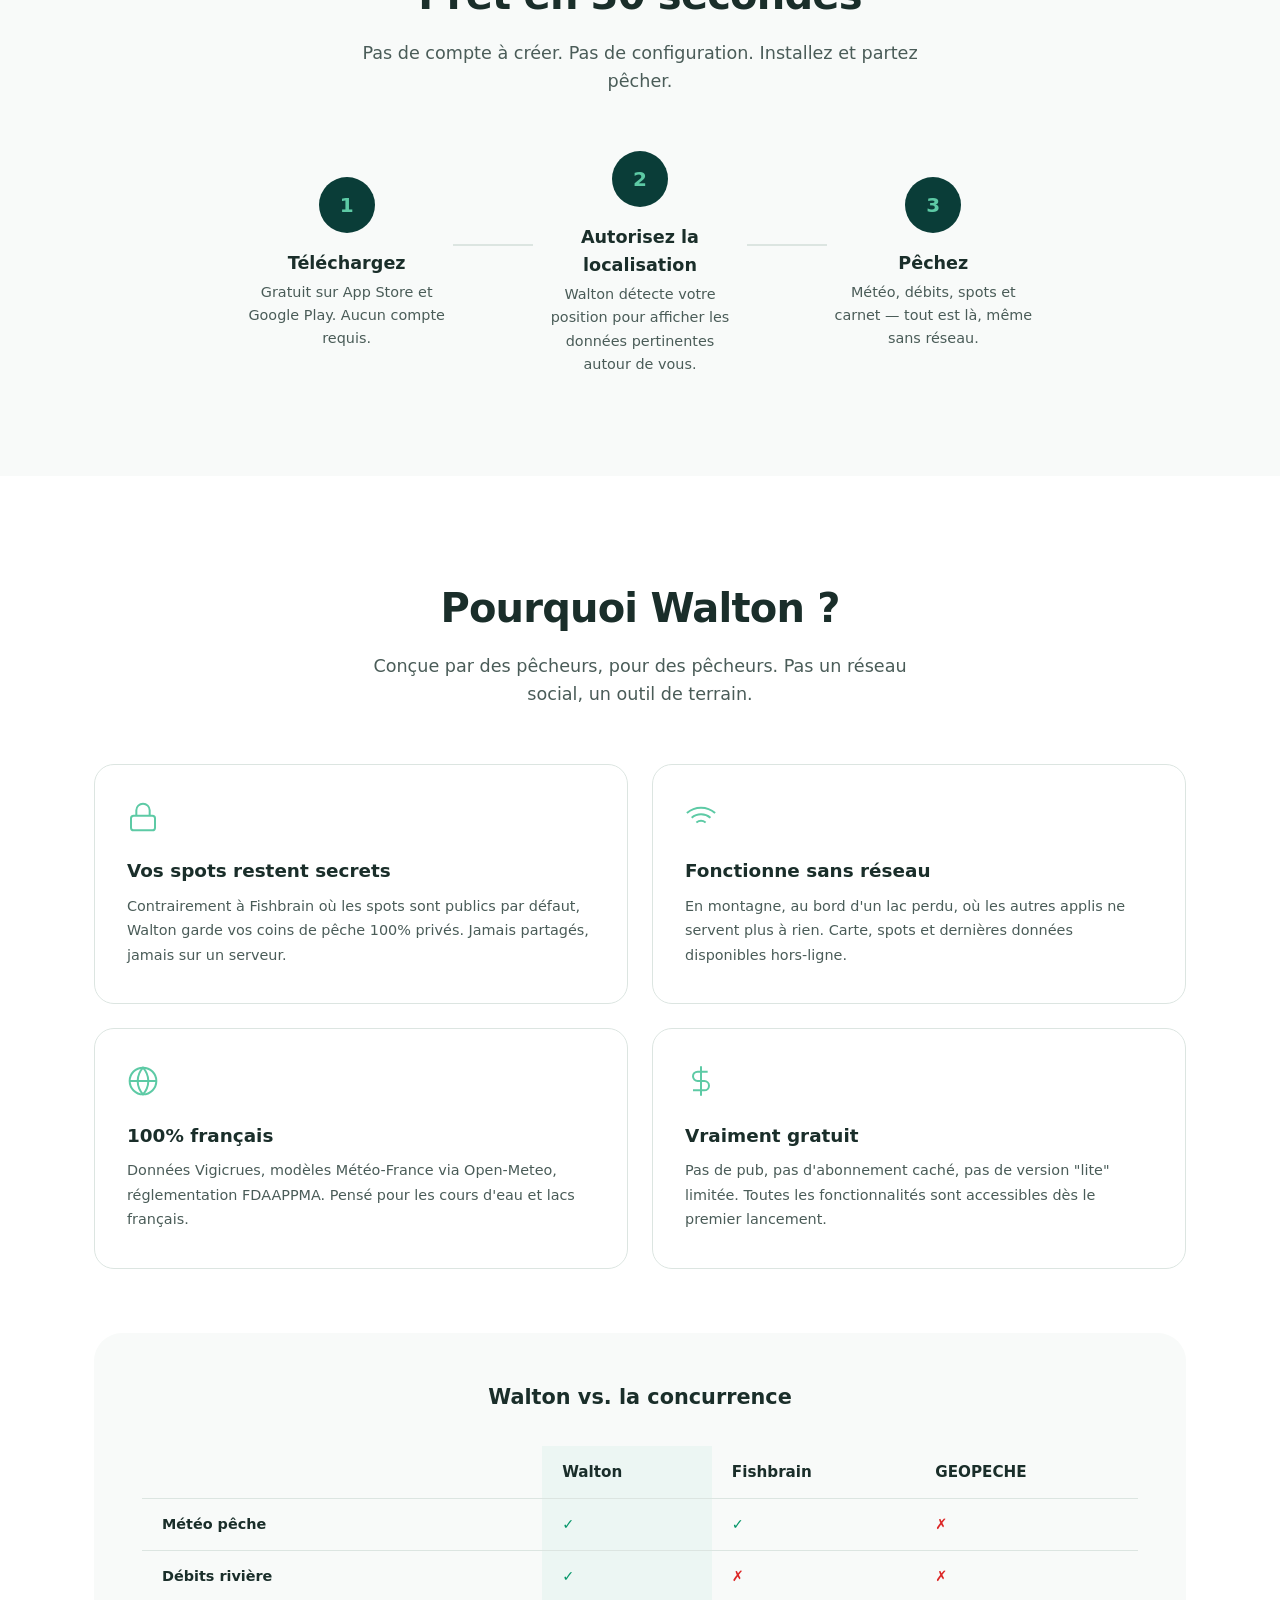
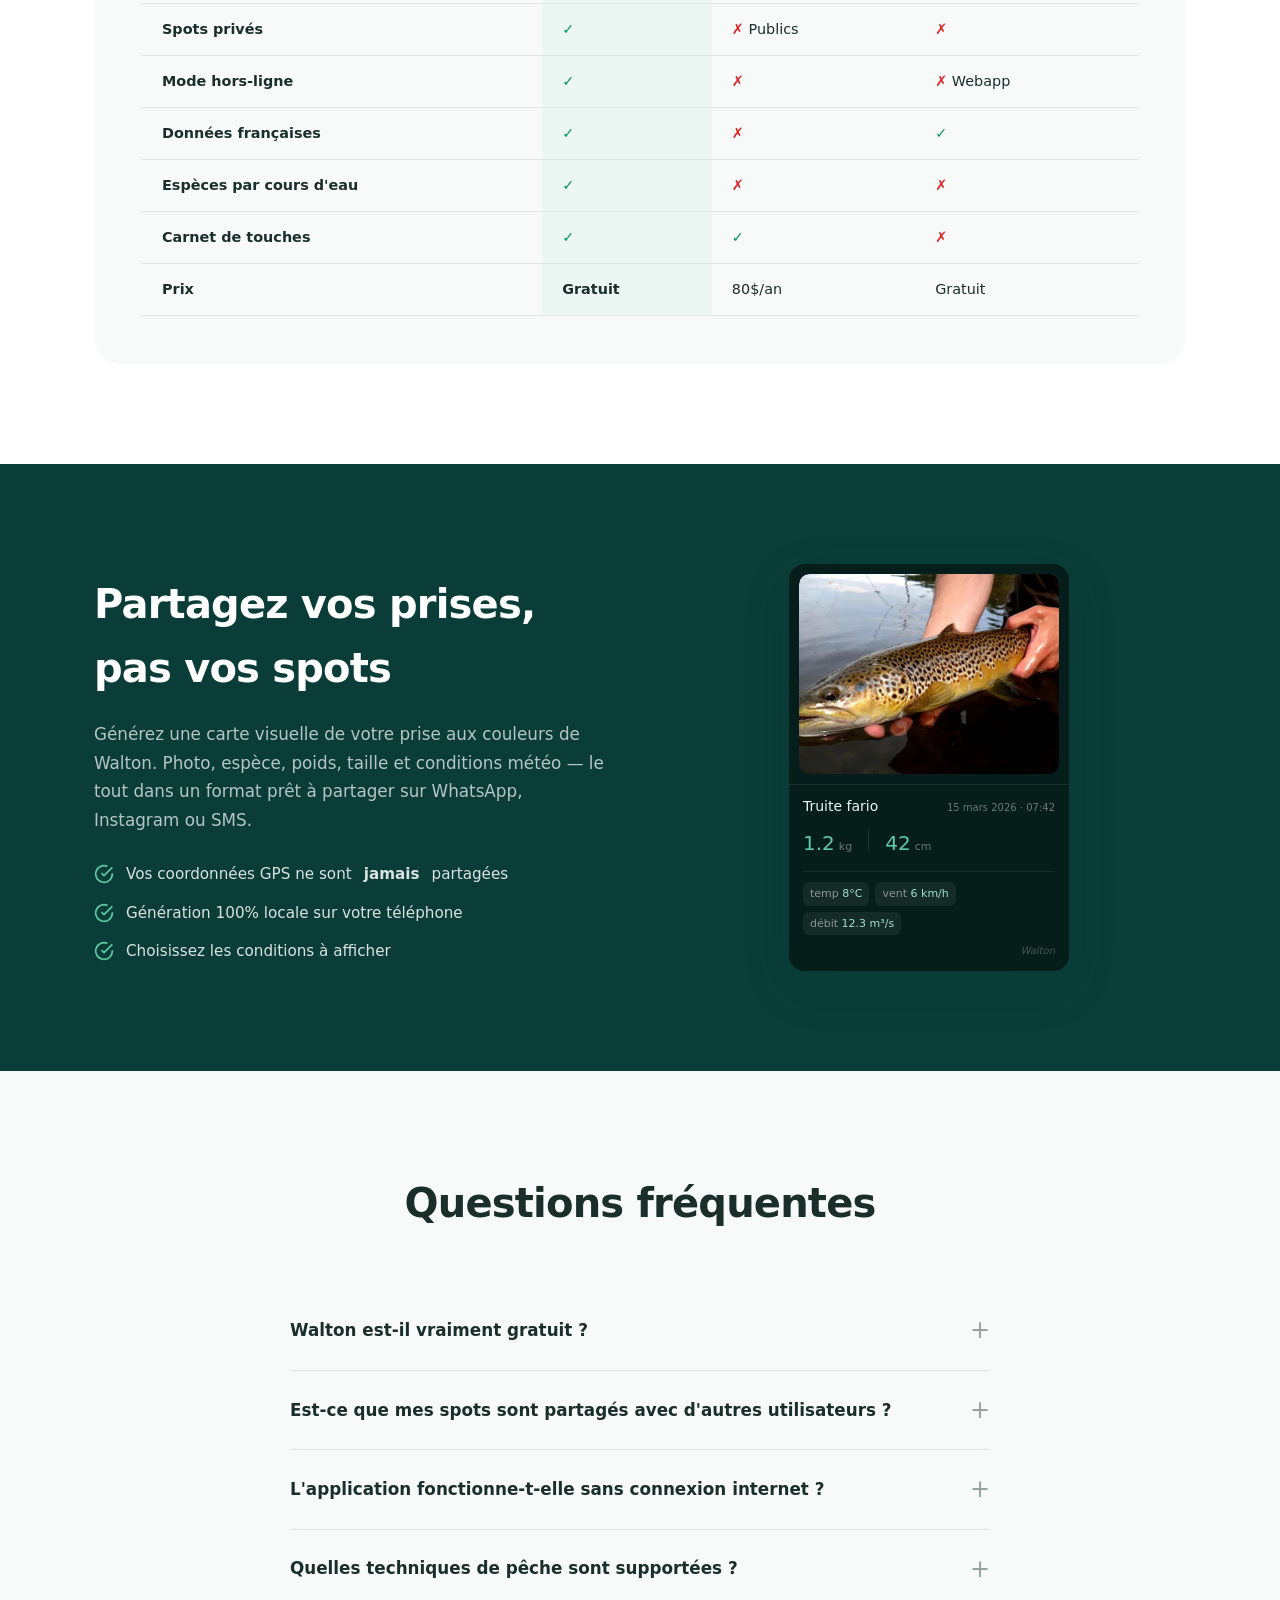
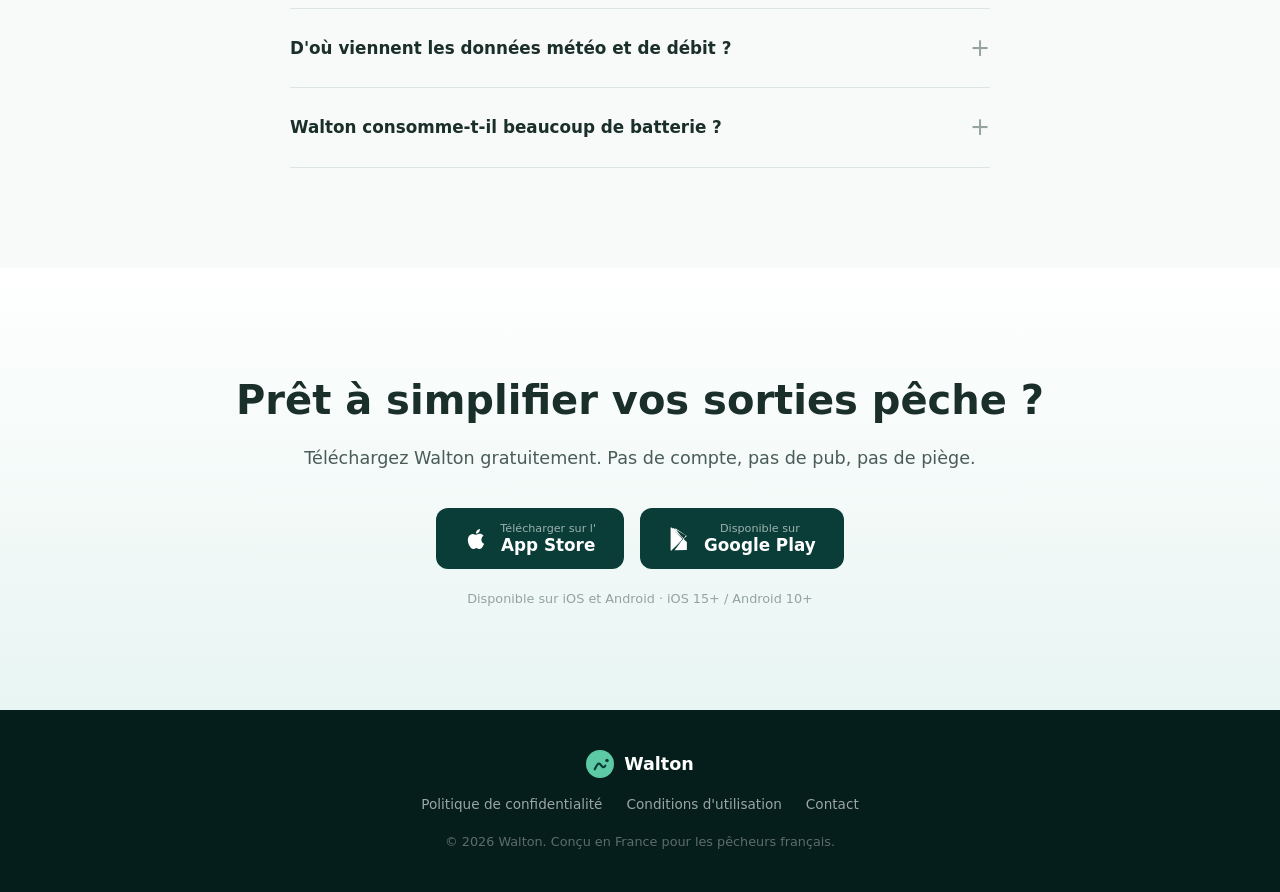
==== commit 94aa680b: "Update features to v1.9 specs and add screenshot carousel with lightbox - Update feature cards: "Car" ====
--- a/index.html
+++ b/index.html
@@ -196,7 +196,7 @@
                         <svg width="28" height="28" viewBox="0 0 24 24" fill="none" stroke="currentColor" stroke-width="2"><path d="M2 6c4-2 6 2 10 0s6-2 10 0"/><path d="M2 12c4-2 6 2 10 0s6-2 10 0"/><path d="M2 18c4-2 6 2 10 0s6-2 10 0"/></svg>
                     </div>
                     <h3 class="feature-card__title">Débits Vigicrues</h3>
-                    <p class="feature-card__desc">1 700+ stations en France. Graphique des 7 derniers jours, code couleur vert/orange/rouge et alertes sur vos stations favorites.</p>
+                    <p class="feature-card__desc">1 700+ stations Vigicrues + Hub'Eau Hydrométrie pour les cours d'eau secondaires. Graphique 7 jours, code couleur vert/orange/rouge et favoris.</p>
                     <ul class="feature-card__tags">
                         <li>Temps réel</li>
                         <li>Graphiques</li>
@@ -231,11 +231,11 @@
                     <div class="feature-card__icon feature-card__icon--map">
                         <svg width="28" height="28" viewBox="0 0 24 24" fill="none" stroke="currentColor" stroke-width="2"><polygon points="1 6 1 22 8 18 16 22 23 18 23 2 16 6 8 2 1 6"/><line x1="8" y1="2" x2="8" y2="18"/><line x1="16" y1="6" x2="16" y2="22"/></svg>
                     </div>
-                    <h3 class="feature-card__title">Carte & accès</h3>
-                    <p class="feature-card__desc">Spots publics OpenStreetMap, mises à l'eau, parkings et accès aux berges. Téléchargez la zone pour un accès hors-ligne complet.</p>
+                    <h3 class="feature-card__title">Carte unifiée</h3>
+                    <p class="feature-card__desc">5 couches activables : vos spots, stations Vigicrues, spots publics OSM, espèces par cours d'eau (Hub'Eau OFB), accès et parkings. Téléchargez la zone pour le hors-ligne.</p>
                     <ul class="feature-card__tags">
-                        <li>OSM</li>
-                        <li>Parkings</li>
+                        <li>5 couches</li>
+                        <li>Hub'Eau OFB</li>
                         <li>Hors-ligne</li>
                     </ul>
                 </div>
@@ -255,6 +255,48 @@
         </div>
     </section>
 
+    <!-- Carousel Screenshots -->
+    <section class="screenshots">
+        <div class="container">
+            <div class="section-header">
+                <h2 class="section-title">Walton en images</h2>
+                <p class="section-subtitle">Découvrez l'application en quelques captures.</p>
+            </div>
+            <div class="screenshots__carousel">
+                <button class="screenshots__arrow screenshots__arrow--left" id="screenshotsPrev" aria-label="Précédent">
+                    <svg width="24" height="24" viewBox="0 0 24 24" fill="none" stroke="currentColor" stroke-width="2.5" stroke-linecap="round" stroke-linejoin="round"><polyline points="15 18 9 12 15 6"/></svg>
+                </button>
+                <div class="screenshots__track" id="screenshotsTrack">
+                    <div class="screenshots__slide">
+                        <img src="assets/image1.png" alt="Fiche de prise avec conditions auto-capturées" loading="lazy">
+                    </div>
+                    <div class="screenshots__slide">
+                        <img src="assets/image2.png" alt="Carte unifiée avec 5 couches activables" loading="lazy">
+                    </div>
+                    <div class="screenshots__slide">
+                        <img src="assets/image3.png" alt="Écran d'accueil — météo pêche et phase lunaire" loading="lazy">
+                    </div>
+                    <div class="screenshots__slide">
+                        <img src="assets/image4.png" alt="Partage de prise — carte visuelle Walton" loading="lazy">
+                    </div>
+                    <div class="screenshots__slide">
+                        <img src="assets/image5.png" alt="Mode hors-ligne — téléchargement de zone" loading="lazy">
+                    </div>
+                </div>
+                <button class="screenshots__arrow screenshots__arrow--right" id="screenshotsNext" aria-label="Suivant">
+                    <svg width="24" height="24" viewBox="0 0 24 24" fill="none" stroke="currentColor" stroke-width="2.5" stroke-linecap="round" stroke-linejoin="round"><polyline points="9 18 15 12 9 6"/></svg>
+                </button>
+            </div>
+            <div class="screenshots__dots" id="screenshotsDots">
+                <button class="screenshots__dot screenshots__dot--active" aria-label="Image 1"></button>
+                <button class="screenshots__dot" aria-label="Image 2"></button>
+                <button class="screenshots__dot" aria-label="Image 3"></button>
+                <button class="screenshots__dot" aria-label="Image 4"></button>
+                <button class="screenshots__dot" aria-label="Image 5"></button>
+            </div>
+        </div>
+    </section>
+
     <!-- Comment ca marche -->
     <section class="how-it-works" id="comment-ca-marche">
         <div class="container">
@@ -371,6 +413,12 @@
                                 <td class="comparison__highlight"><span class="check">&#10003;</span></td>
                                 <td><span class="cross">&#10007;</span></td>
                                 <td><span class="check">&#10003;</span></td>
+                            </tr>
+                            <tr>
+                                <td>Espèces par cours d'eau</td>
+                                <td class="comparison__highlight"><span class="check">&#10003;</span></td>
+                                <td><span class="cross">&#10007;</span></td>
+                                <td><span class="cross">&#10007;</span></td>
                             </tr>
                             <tr>
                                 <td>Carnet de touches</td>
@@ -472,7 +520,7 @@
                 </details>
                 <details class="faq__item">
                     <summary class="faq__question">D'où viennent les données météo et de débit ?</summary>
-                    <p class="faq__answer">La météo provient d'Open-Meteo (modèles Météo-France). Les débits sont fournis par Vigicrues et Hub'Eau, les services officiels de surveillance des cours d'eau français. La phase lunaire est calculée localement via la librairie suncalc.</p>
+                    <p class="faq__answer">La météo provient d'Open-Meteo (modèles Météo-France). Les débits sont fournis par Vigicrues et Hub'Eau Hydrométrie (complément pour les cours d'eau secondaires). Les espèces piscicoles par cours d'eau proviennent de Hub'Eau Poisson (OFB, licence Etalab). La phase lunaire est calculée localement via la librairie suncalc.</p>
                 </details>
                 <details class="faq__item">
                     <summary class="faq__question">Walton consomme-t-il beaucoup de batterie ?</summary>
@@ -489,14 +537,14 @@
                 <h2 class="download__title">Prêt à simplifier vos sorties pêche ?</h2>
                 <p class="download__subtitle">Téléchargez Walton gratuitement. Pas de compte, pas de pub, pas de piège.</p>
                 <div class="download__buttons">
-                    <a href="#" class="store-badge" aria-label="Télécharger sur l'App Store">
+                    <a href="https://apps.apple.com/fr/app/walton/id6761376787" class="store-badge" aria-label="Télécharger sur l'App Store">
                         <svg width="24" height="24" viewBox="0 0 24 24" fill="currentColor"><path d="M18.71 19.5c-.83 1.24-1.71 2.45-3.05 2.47-1.34.03-1.77-.79-3.29-.79-1.53 0-2 .77-3.27.82-1.31.05-2.3-1.32-3.14-2.53C4.25 17 2.94 12.45 4.7 9.39c.87-1.52 2.43-2.48 4.12-2.51 1.28-.02 2.5.87 3.29.87.78 0 2.26-1.07 3.8-.91.65.03 2.47.26 3.64 1.98-.09.06-2.17 1.28-2.15 3.81.03 3.02 2.65 4.03 2.68 4.04-.03.07-.42 1.44-1.38 2.83M13 3.5c.73-.83 1.94-1.46 2.94-1.5.13 1.17-.34 2.35-1.04 3.19-.69.85-1.83 1.51-2.95 1.42-.15-1.15.41-2.35 1.05-3.11z"/></svg>
                         <div>
                             <small>Télécharger sur l'</small>
                             <strong>App Store</strong>
                         </div>
                     </a>
-                    <a href="#" class="store-badge" aria-label="Disponible sur Google Play">
+                    <a href="https://play.google.com/store/apps/details?id=io.nurobix.walton.android" class="store-badge" aria-label="Disponible sur Google Play">
                         <svg width="24" height="24" viewBox="0 0 24 24" fill="currentColor"><path d="M3.18 23.76c-.36-.17-.57-.47-.57-.87V1.11c0-.4.21-.7.57-.87L14.47 12 3.18 23.76zm1.06-22.27L16.41 12 4.24 22.51 15.36 12 4.24 1.49zm.88-.38l12.74 7.35L15.36 12 4.24 1.49l.88-.38zm13.75 7.82L6.52.82l8.84 11.18 3.51-3.09zm0 14.14L6.52 23.18l8.84-11.18 3.51 3.09z"/></svg>
                         <div>
                             <small>Disponible sur</small>
@@ -531,6 +579,20 @@
         </div>
     </footer>
 
+    <!-- Lightbox -->
+    <div class="lightbox" id="lightbox">
+        <button class="lightbox__close" id="lightboxClose" aria-label="Fermer">
+            <svg width="28" height="28" viewBox="0 0 24 24" fill="none" stroke="currentColor" stroke-width="2.5" stroke-linecap="round"><line x1="18" y1="6" x2="6" y2="18"/><line x1="6" y1="6" x2="18" y2="18"/></svg>
+        </button>
+        <button class="lightbox__arrow lightbox__arrow--left" id="lightboxPrev" aria-label="Précédent">
+            <svg width="32" height="32" viewBox="0 0 24 24" fill="none" stroke="currentColor" stroke-width="2.5" stroke-linecap="round" stroke-linejoin="round"><polyline points="15 18 9 12 15 6"/></svg>
+        </button>
+        <img class="lightbox__img" id="lightboxImg" src="" alt="">
+        <button class="lightbox__arrow lightbox__arrow--right" id="lightboxNext" aria-label="Suivant">
+            <svg width="32" height="32" viewBox="0 0 24 24" fill="none" stroke="currentColor" stroke-width="2.5" stroke-linecap="round" stroke-linejoin="round"><polyline points="9 18 15 12 9 6"/></svg>
+        </button>
+    </div>
+
     <script src="js/main.js"></script>
 </body>
 </html>
--- a/css/style.css
+++ b/css/style.css
@@ -996,6 +996,163 @@
     color: rgba(255,255,255,0.35);
 }
 
+/* --- Screenshots Carousel --- */
+.screenshots {
+    padding: 100px 0;
+    background: var(--teal-dark);
+    overflow: hidden;
+}
+
+.screenshots .section-title { color: var(--white); }
+.screenshots .section-subtitle { color: rgba(255,255,255,0.6); }
+
+.screenshots__carousel {
+    position: relative;
+    display: flex;
+    align-items: center;
+}
+
+.screenshots__track {
+    display: flex;
+    gap: 24px;
+    overflow-x: auto;
+    scroll-snap-type: x mandatory;
+    scroll-behavior: smooth;
+    -webkit-overflow-scrolling: touch;
+    padding: 0 calc((100% - 260px) / 2);
+    scrollbar-width: none;
+}
+.screenshots__track::-webkit-scrollbar { display: none; }
+
+.screenshots__slide {
+    flex: 0 0 260px;
+    scroll-snap-align: center;
+    border-radius: var(--radius-lg);
+    overflow: hidden;
+    box-shadow: 0 8px 40px rgba(0,0,0,0.35);
+    cursor: pointer;
+    transition: transform var(--transition);
+}
+.screenshots__slide:hover { transform: scale(1.03); }
+
+.screenshots__slide img {
+    width: 100%;
+    height: auto;
+    display: block;
+}
+
+.screenshots__arrow {
+    position: absolute;
+    top: 50%;
+    transform: translateY(-50%);
+    z-index: 2;
+    width: 48px;
+    height: 48px;
+    border-radius: 50%;
+    border: none;
+    background: rgba(255,255,255,0.12);
+    color: var(--white);
+    cursor: pointer;
+    display: flex;
+    align-items: center;
+    justify-content: center;
+    transition: var(--transition);
+    backdrop-filter: blur(8px);
+}
+.screenshots__arrow:hover { background: rgba(255,255,255,0.25); }
+.screenshots__arrow--left { left: 16px; }
+.screenshots__arrow--right { right: 16px; }
+
+.screenshots__dots {
+    display: flex;
+    justify-content: center;
+    gap: 10px;
+    margin-top: 32px;
+}
+
+.screenshots__dot {
+    width: 10px;
+    height: 10px;
+    border-radius: 50%;
+    border: none;
+    background: rgba(255,255,255,0.25);
+    cursor: pointer;
+    transition: var(--transition);
+    padding: 0;
+}
+
+.screenshots__dot--active {
+    background: var(--green-accent);
+    transform: scale(1.2);
+}
+
+.screenshots__dot:hover {
+    background: rgba(255,255,255,0.5);
+}
+
+.screenshots__dot--active:hover {
+    background: var(--green-accent);
+}
+
+/* --- Lightbox --- */
+.lightbox {
+    display: none;
+    position: fixed;
+    inset: 0;
+    z-index: 9999;
+    background: rgba(0,0,0,0.9);
+    align-items: center;
+    justify-content: center;
+    backdrop-filter: blur(8px);
+}
+.lightbox.active { display: flex; }
+
+.lightbox__img {
+    max-height: 90vh;
+    max-width: 90vw;
+    border-radius: var(--radius-lg);
+    box-shadow: 0 16px 64px rgba(0,0,0,0.5);
+    object-fit: contain;
+}
+
+.lightbox__close {
+    position: absolute;
+    top: 20px;
+    right: 20px;
+    background: rgba(255,255,255,0.1);
+    border: none;
+    color: var(--white);
+    width: 48px;
+    height: 48px;
+    border-radius: 50%;
+    cursor: pointer;
+    display: flex;
+    align-items: center;
+    justify-content: center;
+    transition: var(--transition);
+}
+.lightbox__close:hover { background: rgba(255,255,255,0.25); }
+
+.lightbox__arrow {
+    position: absolute;
+    top: 50%;
+    transform: translateY(-50%);
+    background: rgba(255,255,255,0.1);
+    border: none;
+    color: var(--white);
+    width: 56px;
+    height: 56px;
+    border-radius: 50%;
+    cursor: pointer;
+    display: flex;
+    align-items: center;
+    justify-content: center;
+    transition: var(--transition);
+}
+.lightbox__arrow:hover { background: rgba(255,255,255,0.25); }
+.lightbox__arrow--left { left: 24px; }
+.lightbox__arrow--right { right: 24px; }
+
 /* ========================================
    Responsive
    ======================================== */
@@ -1051,6 +1208,16 @@
     .phone-mockup__frame { width: 240px; height: 500px; }
 
     .hero__container { padding: 90px 16px 60px; }
+
+    .screenshots { padding: 60px 0; }
+    .screenshots__slide { flex: 0 0 220px; }
+    .screenshots__track { gap: 16px; padding: 0 calc((100% - 220px) / 2); }
+    .screenshots__arrow { width: 40px; height: 40px; }
+    .screenshots__arrow--left { left: 8px; }
+    .screenshots__arrow--right { right: 8px; }
+    .lightbox__arrow { width: 44px; height: 44px; }
+    .lightbox__arrow--left { left: 12px; }
+    .lightbox__arrow--right { right: 12px; }
 }
 
 /* --- Animations --- */
